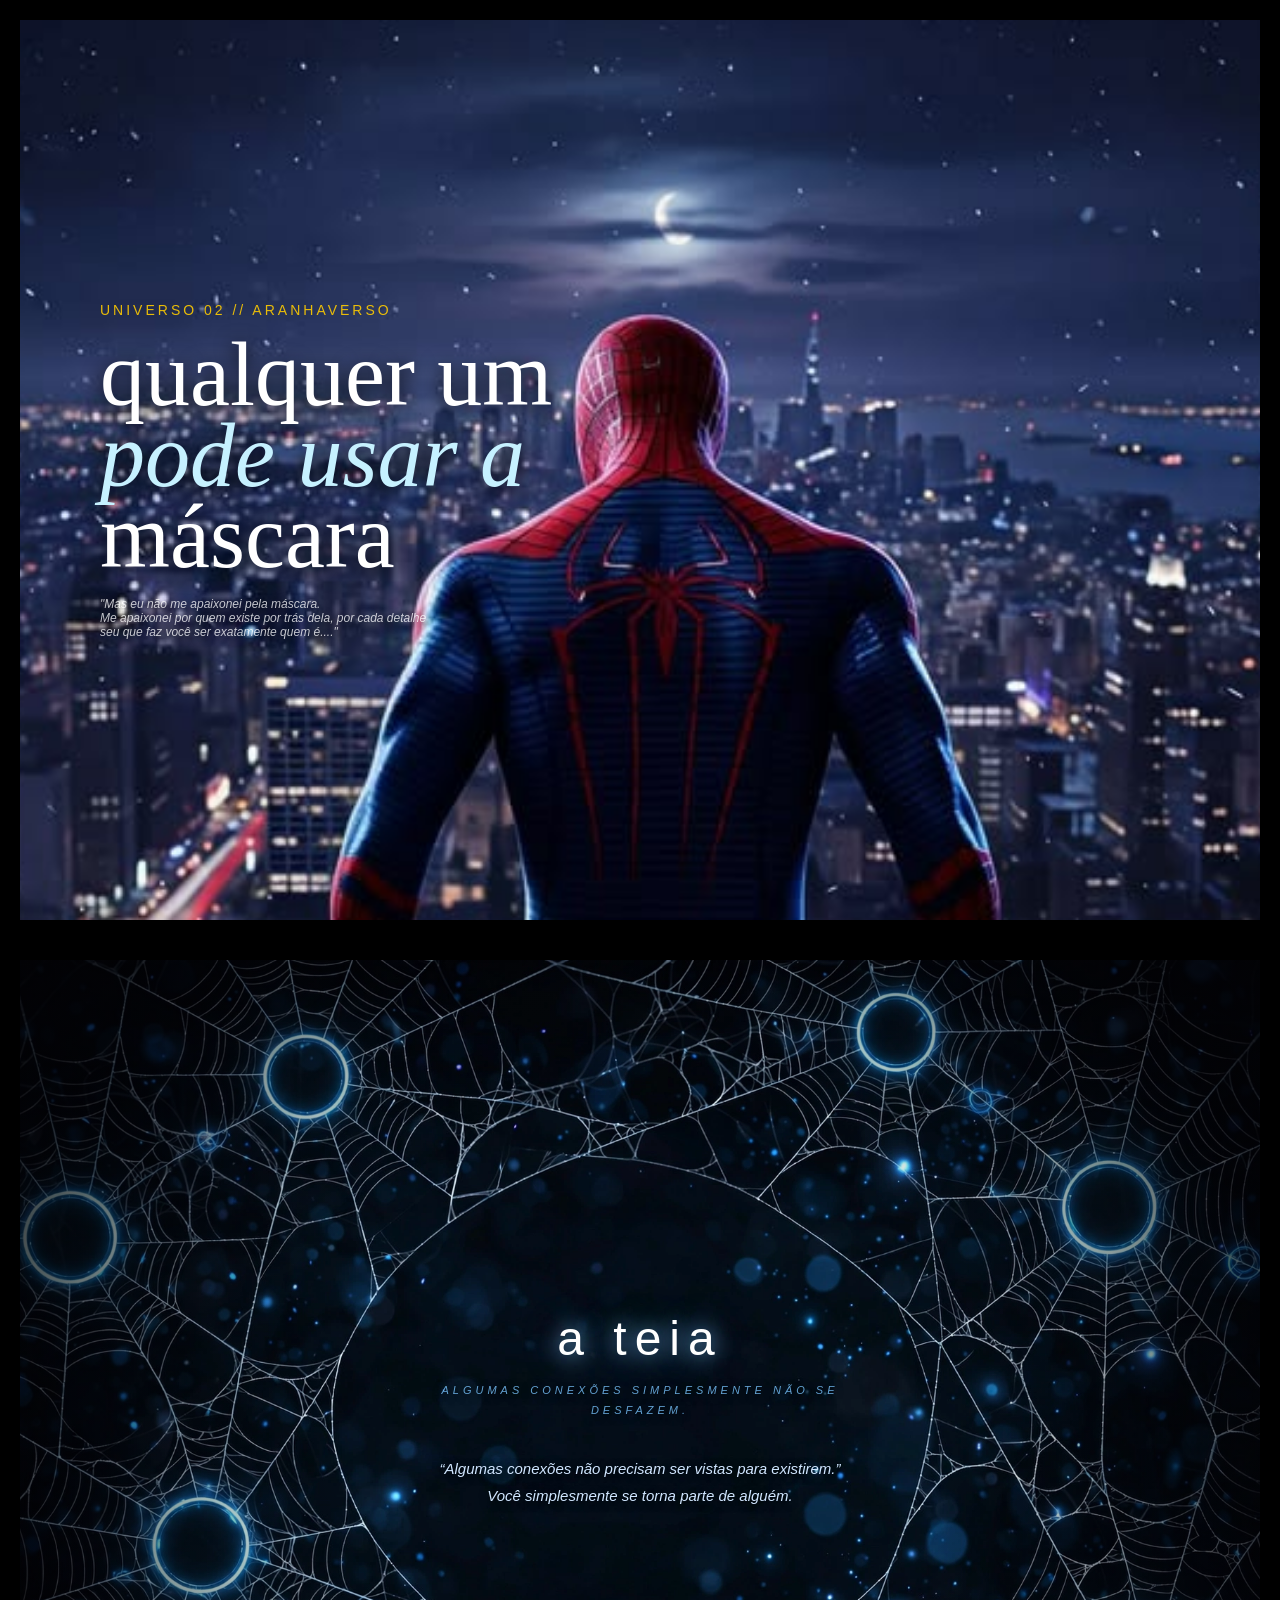
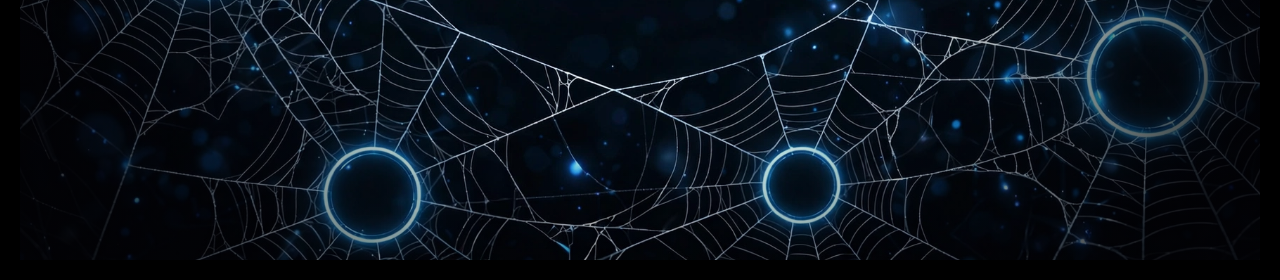
==== aranha.html @ 10183a14 "texto" ====
<!DOCTYPE html>
<html lang="pt-BR">
<head>
  <meta charset="UTF-8">
  <meta name="viewport" content="width=device-width, initial-scale=1.0">
  <title>Homem-Aranha - OQPN</title>
  <link rel="stylesheet" href="style.css">
  <link rel="stylesheet" href="style.aranha.css">
</head>
<body>

  <!-- CAPA TELA CHEIA -->
  <section id="capa-aranha-full">
    <div class="texto-sobre-foto">
      <p class="sub">UNIVERSO 02 // ARANHAVERSO</p>
      <h1>qualquer um<br><i>pode usar a </i><br>máscara</h1>
      <p class="frase">"Mas eu não me apaixonei pela máscara. 
        <br>Me apaixonei por quem existe por trás dela,
        por cada detalhe <br>seu que faz você ser exatamente quem é...."</p>
    </div>
  </section>

  <!-- CONTEÚDO DO SITE (o resto que você já tinha) -->
  <section class="conteudo-aranha">
  </section>

</body>

<!-- section 2 -->

<section id="a-teia-criativa">
  <div class="card-centro">
    <h2>a teia</h2>
    <p class="sub">algumas conexões simplesmente não se desfazem.</p>
    <p class="texto">“Algumas conexões não precisam ser vistas para existirem.”<br>
    Você simplesmente se torna parte de alguém.</p>
  </div>
</section>
---- style.css ----
* { margin: 0; padding: 0; box-sizing: border-box; }

body {
  background: #070e25;
  font-family: 'Poppins', sans-serif;
  padding: 20px;
}

#capa {
  height: calc(100vh - 40px);
  width: 100%;
  display: flex;
  justify-content: center;
  align-items: center;
  position: relative;
  border-radius: 32px;
  overflow: hidden;
  background: #070e25;
}

/* FUNDO MAIS CLARO AGORA */
#capa::after {
  content: '';
  position: absolute;
  inset: 0;
  background-image: url('img/fundo.jpeg');
  background-position: center 30%;
  background-size: cover;
  background-repeat: no-repeat;
  /* ANTES TAVA 0.5, AGORA 0.85 - MAIS CLARO */
  filter: brightness(0.85) saturate(0.95) contrast(1.05);
}

#capa::before {
  content: '';
  position: absolute;
  inset: 0;
  /* película bem mais leve */
  background: linear-gradient(to bottom, rgba(7,14,37,0.15), rgba(7,14,37,0.35));
  z-index: 2;
}

.conteudo {
  position: relative;
  z-index: 3;
  text-align: center;
  color: white;
}

.sub {
  font-size: 10px;
  letter-spacing: 7px;
  color: #7de2ff;
  margin-bottom: 16px;
  opacity: 0.9;
}

h1 {
  font-family: 'Instrument Serif', serif;
  font-size: 72px;
  line-height: 0.85;
  font-weight: 400;
  text-shadow: 0 4px 30px rgba(0,0,0,0.6);
}

h1 i {
  color: #c6f1ff;
  font-style: italic;
  font-weight: 300;
}

.frase {
  margin-top: 24px;
  font-size: 12px;
  opacity: 0.75;
  font-style: italic;
  text-shadow: 0 2px 10px rgba(0,0,0,0.8);
}

 /* section 2  */

@import url('https://fonts.googleapis.com/css2?family=Instrument+Serif:ital@0;1&family=Poppins:wght@300;400;500&display=swap');

* { margin: 0; padding: 0; box-sizing: border-box; }

body {
  background: #080e24;
  color: white;
  font-family: 'Poppins', sans-serif;
  overflow-x: hidden;
}

/* TOPO - A forma como eu te vejo */
.topo-ela {
  text-align: center;
  padding: 80px 20px 40px 20px;
  background: radial-gradient(circle at top, #13285a 0%, #080e24 70%);
}

.topo-ela h2 {
  font-family: 'Instrument Serif', serif;
  font-size: 42px;
  font-weight: 400;
  color: #fff;
}

.topo-ela p {
  color: #7de2ff;
  font-size: 14px;
  font-style: italic;
  margin-top: 10px;
  opacity: 0.8;
}

/* SECTION PANDORA */
.sec-pandora {
  background: #080e24;
  padding: 20px 16px 100px 16px;
  min-height: 100vh;
}

/* LINHA - FOTO FORA + TEXTO */
.linha {
  display: flex;
  align-items: center;
  max-width: 850px;
  margin: 0 auto 60px auto;
  position: relative;
}

.linha.direita {
  justify-content: flex-end;
}

/* FOTO GRANDE FORA - IGUAL SEU DESENHO */
.img-fora {
  width: 220px;
  height: 220px;
  min-width: 220px;
  border-radius: 20px;
  object-fit: cover;
  border: 2px solid #7de2ff;
  box-shadow: 0 0 30px rgba(125,226,255,0.35);
  z-index: 5;
}

/* CARD DE TEXTO */
.card-texto {
  background: rgba(255,255,255,0.07);
  border: 1px solid rgba(125,226,255,0.28);
  backdrop-filter: blur(12px);
  -webkit-backdrop-filter: blur(12px);
  border-radius: 20px;
  padding: 28px 28px 28px 60px;
  margin-left: -40px;
  width: 100%;
}

.linha.direita .card-texto {
  margin-left: 0;
  margin-right: -40px;
  padding: 28px 60px 28px 28px;
}

.card-texto span {
  color: #7de2ff;
  font-size: 11px;
  letter-spacing: 4px;
  font-weight: 500;
}

.card-texto h3 {
  color: #fff;
  font-size: 17px;
  margin: 10px 0;
  line-height: 1.35;
  font-weight: 400;
}

.card-texto p {
  color: rgba(255,255,255,0.6);
  font-size: 13.5px;
  line-height: 1.6;
}

/* CELULAR */
@media (max-width: 700px) {
  .topo-ela h2 { font-size: 32px; }
  .img-fora {
    width: 130px;
    height: 130px;
    min-width: 130px;
  }
  .card-texto {
    padding: 20px 18px 20px 36px;
    margin-left: -24px;
  }
  .linha.direita .card-texto {
    margin-right: -24px;
    padding: 20px 36px 20px 18px;
  }
  .card-texto h3 { font-size: 15px; }
}

.sec-pandora-3 {
  background: #080e24;
  padding: 40px 16px 80px 16px;
}

.grid-pandora {
  display: grid;
  grid-template-columns: 1fr 1fr;
  gap: 40px 20px;
  max-width: 900px;
  margin: 0 auto;
}

.item-pandora {
  display: flex;
  flex-direction: column;
  align-items: center;
}

.img-topo {
  width: 100%;
  height: 200px;
  border-radius: 20px;
  object-fit: cover;
  border: 2px solid #7de2ff;
  box-shadow: 0 0 20px rgba(125,226,255,0.25);
  z-index: 2;
}

.card-mini {
  background: rgba(255,255,255,0.06);
  border: 1px solid rgba(125,226,255,0.25);
  backdrop-filter: blur(12px);
  border-radius: 20px;
  padding: 50px 20px 22px 20px;
  margin-top: -30px;
  width: 92%;
  text-align: center;
}

.card-mini span { color: #7de2ff; font-size: 10px; letter-spacing: 4px; }
.card-mini h3 { color: #fff; font-size: 16px; margin: 8px 0; }
.card-mini p { color: rgba(255,255,255,0.6); font-size: 13px; line-height: 1.5; }

/* celular vira 1 coluna */
@media (max-width: 700px) {
  .grid-pandora { grid-template-columns: 1fr; }
  .img-topo { height: 220px; }
}

.sec-ensinamentos-4 {
  background: #0a122e;
  padding: 80px 16px;
}

.grid-ensinamentos {
  display: grid;
  grid-template-columns: 1fr 1fr 1fr;
  gap: 30px;
  max-width: 1100px;
  margin: 40px auto 0 auto;
}

.item-ensino {
  display: flex;
  flex-direction: column;
  align-items: center;
}

.img-topo-4 {
  width: 100%;
  height: 180px;
  border-radius: 20px;
  object-fit: cover;
  border: 1px solid #7de2ff;
  box-shadow: 0 0 25px rgba(125,226,255,0.2);
  z-index: 2;
}

.card-4 {
  background: linear-gradient(180deg, rgba(125,226,255,0.08) 0%, rgba(255,255,255,0.04) 100%);
  border: 1px solid rgba(125,226,255,0.15);
  border-radius: 20px;
  padding: 50px 20px 25px 20px;
  margin-top: -30px;
  width: 90%;
  min-height: 210px;
}

.card-4 span { color: #7de2ff; font-size: 10px; letter-spacing: 3px; }
.card-4 h3 { color: #fff; font-size: 15px; line-height: 1.4; margin: 12px 0; font-style: italic; }
.card-4 p { color: rgba(255,255,255,0.6); font-size: 13px; line-height: 1.6; }

@media (max-width: 800px) {
  .grid-ensinamentos { grid-template-columns: 1fr; gap: 50px; }
  .img-topo-4 { height: 220px; }
}

/* SECTION 4 - 3 ENSINAMENTOS */
.sec-ensinamentos-4 {
  background: #0a122e;
  padding: 80px 20px;
  display: flex;
  flex-direction: column;
  align-items: center;
}

.grid-ensinamentos {
  display: grid;
  grid-template-columns: 1fr 1fr 1fr; /* 3 lado a lado */
  gap: 24px;
  max-width: 1100px;
  width: 100%;
}

.item-ensino {
  display: flex;
  flex-direction: column;
  align-items: center;
}

.img-topo-4 {
  width: 100%;
  height: 160px; /* altura pequena */
  object-fit: cover;
  border-radius: 16px;
  border: 1px solid #7de2ff;
  z-index: 2;
}

.card-4 {
  background: rgba(255,255,255,0.06);
  border: 1px solid rgba(125,226,255,0.15);
  border-radius: 16px;
  padding: 45px 20px 20px 20px;
  margin-top: -25px; /* sobe por baixo da imagem */
  width: 92%;
  z-index: 1;
}

.card-4 h3 {
  color: white;
  font-size: 14px;
  margin-bottom: 10px;
}

.card-4 p {
  color: #cbd5e1;
  font-size: 13px;
  line-height: 1.6;
}

/* NO CELULAR FICA UM EMBAIXO DO OUTRO */
@media (max-width: 768px) {
  .grid-ensinamentos {
    grid-template-columns: 1fr;
  }
}

.sec-ensinamentos-4 {
  background: #0a122e;
  padding: 80px 16px;
}

.grid-ensinamentos {
  display: grid;
  grid-template-columns: 1fr 1fr 1fr;
  gap: 30px;
  max-width: 1100px;
  margin: 40px auto 0 auto;
}

.item-ensino {
  display: flex;
  flex-direction: column;
  align-items: center;
}

.img-topo-4 {
  width: 100%;
  height: 180px;
  border-radius: 20px;
  object-fit: cover;
  border: 1px solid #7de2ff;
  box-shadow: 0 0 25px rgba(125,226,255,0.2);
  z-index: 2;
}

.card-4 {
  background: linear-gradient(180deg, rgba(125,226,255,0.08) 0%, rgba(255,255,255,0.04) 100%);
  border: 1px solid rgba(125,226,255,0.15);
  border-radius: 20px;
  padding: 50px 20px 25px 20px;
  margin-top: -30px;
  width: 90%;
  min-height: 210px;
}

.card-4 span { color: #7de2ff; font-size: 10px; letter-spacing: 3px; }
.card-4 h3 { color: #fff; font-size: 15px; line-height: 1.4; margin: 12px 0; font-style: italic; }
.card-4 p { color: rgba(255,255,255,0.6); font-size: 13px; line-height: 1.6; }

@media (max-width: 800px) {
  .grid-ensinamentos { grid-template-columns: 1fr; gap: 50px; }
  .img-topo-4 { height: 220px; }
}

.sec-portal {
  background: linear-gradient(to bottom, #060c1f, #000000);
  padding: 120px 20px;
  text-align: center;
}

.sub-titulo-portal {
  color: #7de2ff;
  letter-spacing: 8px;
  font-size: 12px;
  margin-bottom: 20px;
}

.sec-portal h2 {
  color: white;
  font-size: clamp(36px, 7vw, 70px);
  font-weight: 900;
  line-height: 0.9;
  margin-bottom: 25px;
}

.sec-portal h2 span {
  color: #7de2ff;
}

.texto-portal {
  color: #94a3b8;
  max-width: 550px;
  margin: 0 auto 50px;
  font-size: 17px;
  line-height: 1.7;
}

.btn-aranha {
  display: inline-block;
  padding: 20px 45px;
  background: #ef4444;
  color: white;
  border-radius: 100px;
  text-decoration: none;
  font-weight: 800;
  letter-spacing: 2px;
  font-size: 13px;
  box-shadow: 0 0 40px rgba(239,68,68,0.5);
}

.proximo-cap {
  color: rgba(255,255,255,0.3);
  font-size: 11px;
  margin-top: 20px;
  letter-spacing: 2px;
}
---- style.aranha.css ----
* { margin: 0; padding: 0; box-sizing: border-box; }

body {
  background: #000000;
  color: white;
  font-family: Arial, sans-serif;
}

.hero-aranha {
  background: #000000;
  min-height: 100vh;
  padding: 40px;
}

.btn-voltar {
  color: #E62429;
  text-decoration: none;
  font-weight: bold;
  border: 1px solid #E62429;
  padding: 8px 16px;
}

.eyebrow {
  margin-top: 40px;
  color: #888;
  font-size: 14px;
  letter-spacing: 2px;
}

.hero-aranha h1 {
  font-size: 60px;
  line-height: 0.9;
  margin: 20px 0;
  font-weight: 900;
}

.hero-aranha h1 span {
  color: transparent;
  -webkit-text-stroke: 1px white;
}

.hero-aranha h1 span.solid {
  color: #E62429;
  -webkit-text-stroke: 0;
}

.frase {
  color: #aaa;
  font-style: italic;
  margin-top: 20px;
}

#capa-aranha-full {
  height: 100vh;
  width: 100%;
  background-image: url("img/aranha.capa.jpeg");
  background-size: cover;
  background-position: center;
  display: flex;
  justify-content: flex-start; /* joga pro lado */
  align-items: center;
  text-align: left;
  padding-left: 80px;
}


#capa-aranha-full .sub {
  color: #ffcc00;
  letter-spacing: 3px;
  font-size: 14px;
}

#capa-aranha-full h1 {
  color: white;
  font-size: 90px;
  line-height: 0.9;
  font-weight: 300;
  text-shadow: 0 4px 20px black;
}

#capa-aranha-full .frase {
  color: white;
  margin-top: 20px;
  font-style: italic;
}

/* section 2 */

#a-teia-criativa {
  height: 100vh;
  width: 100%;
  background-image: url("img/teia.jpg");
  background-size: cover;
  background-position: center;
  display: flex;
  justify-content: center;
  align-items: center;
  position: relative;
}

#a-teia-criativa::after {
  content: "";
  position: absolute;
  inset: 0;
  background: radial-gradient(circle at center, transparent 40%, rgba(2,2,5,0.8) 90%);
}

.card-centro {
  background: transparent !important;
  backdrop-filter: none !important;
  border: none !important;
  box-shadow: none !important;
  padding: 0;
  max-width: 600px;
  position: relative;
  z-index: 2;
  text-align: center;
}


.card-centro h2 {
  color: white;
  font-size: 48px;
  font-weight: 300;
  letter-spacing: 2px;
  margin: 0;
  text-transform: lowercase;
}

.card-centro .sub {
  color: #7a9cc6;
  font-size: 12px;
  letter-spacing: 2px;
  margin-top: 10px;
  margin-bottom: 25px;
}

.card-centro .texto {
  color: #c9d6e8;
  font-size: 15px;
  line-height: 1.6;
  font-weight: 300;
}


/* SÓ DUAS LINHAS DE ESPAÇO E FUNDO AZUL ESCURO */
#a-teia-final, #a-teia-criativa {
  margin-top: 40px !important;
  padding: 60px 20px !important;
  background-color: #0a1220 !important;
  border: none !important;
}

section + section {
  margin-top: 40px !important;
}

/* TEXTO A TEIA MAIS BONITO */
#a-teia-final h2, .card-centro h2 {
  font-size: 48px !important;
  font-weight: 300 !important;
  letter-spacing: 8px !important;
  text-transform: lowercase;
  color: #ffffff !important;
  text-shadow: 0 0 20px rgba(122, 198, 255, 0.8), 0 0 40px rgba(122, 198, 255, 0.4) !important;
  margin-bottom: 15px !important;
  font-family: 'Segoe UI', sans-serif;
}

#a-teia-final p:first-of-type, .card-centro p:first-of-type {
  font-size: 11px !important;
  letter-spacing: 4px !important;
  text-transform: uppercase !important;
  color: #7ac6ff !important;
  opacity: 0.8 !important;
  margin-bottom: 35px !important;
}

#a-teia-final p, .card-centro p {
  font-size: 15px !important;
  line-height: 1.8 !important;
  color: #d0e6ff !important;
  font-style: italic;
  text-shadow: 0 2px 10px rgba(0,0,0,0.8) !important;
  max-width: 500px;
  margin-left: auto;
  margin-right: auto;
}
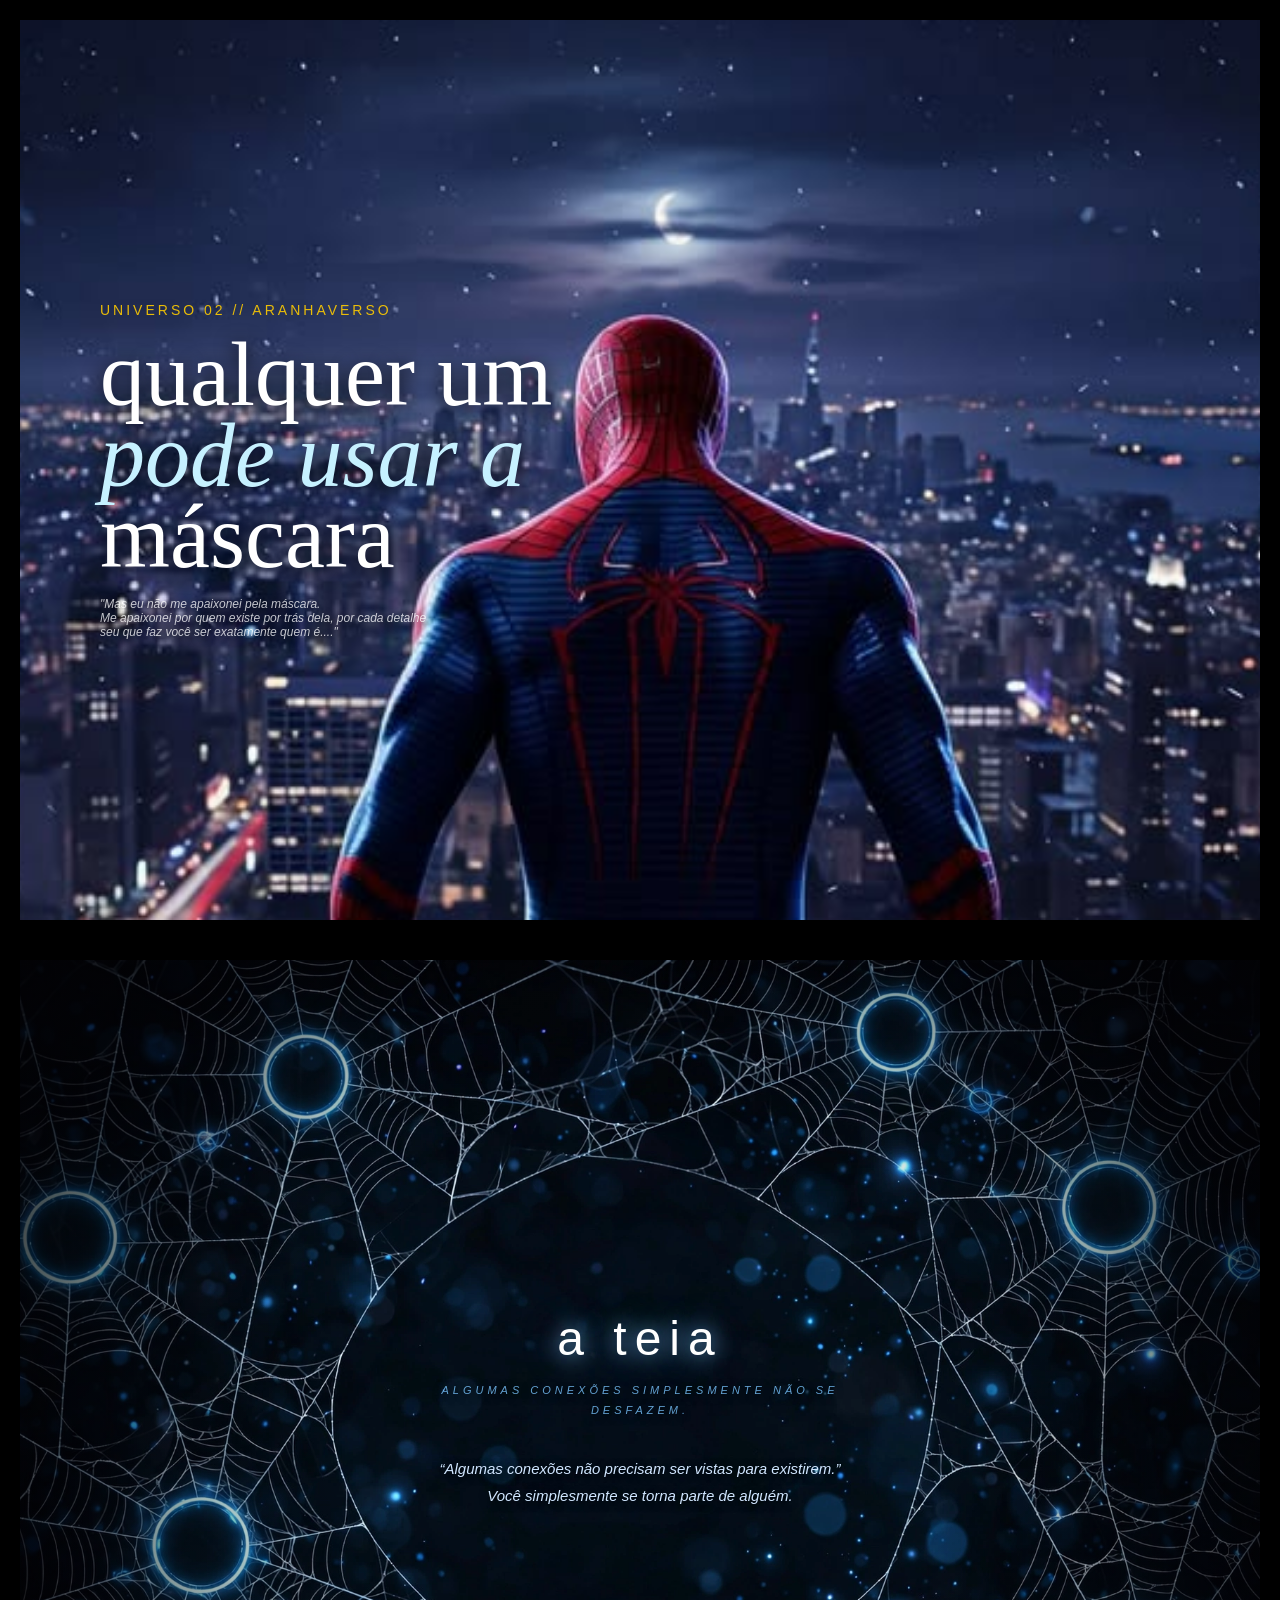
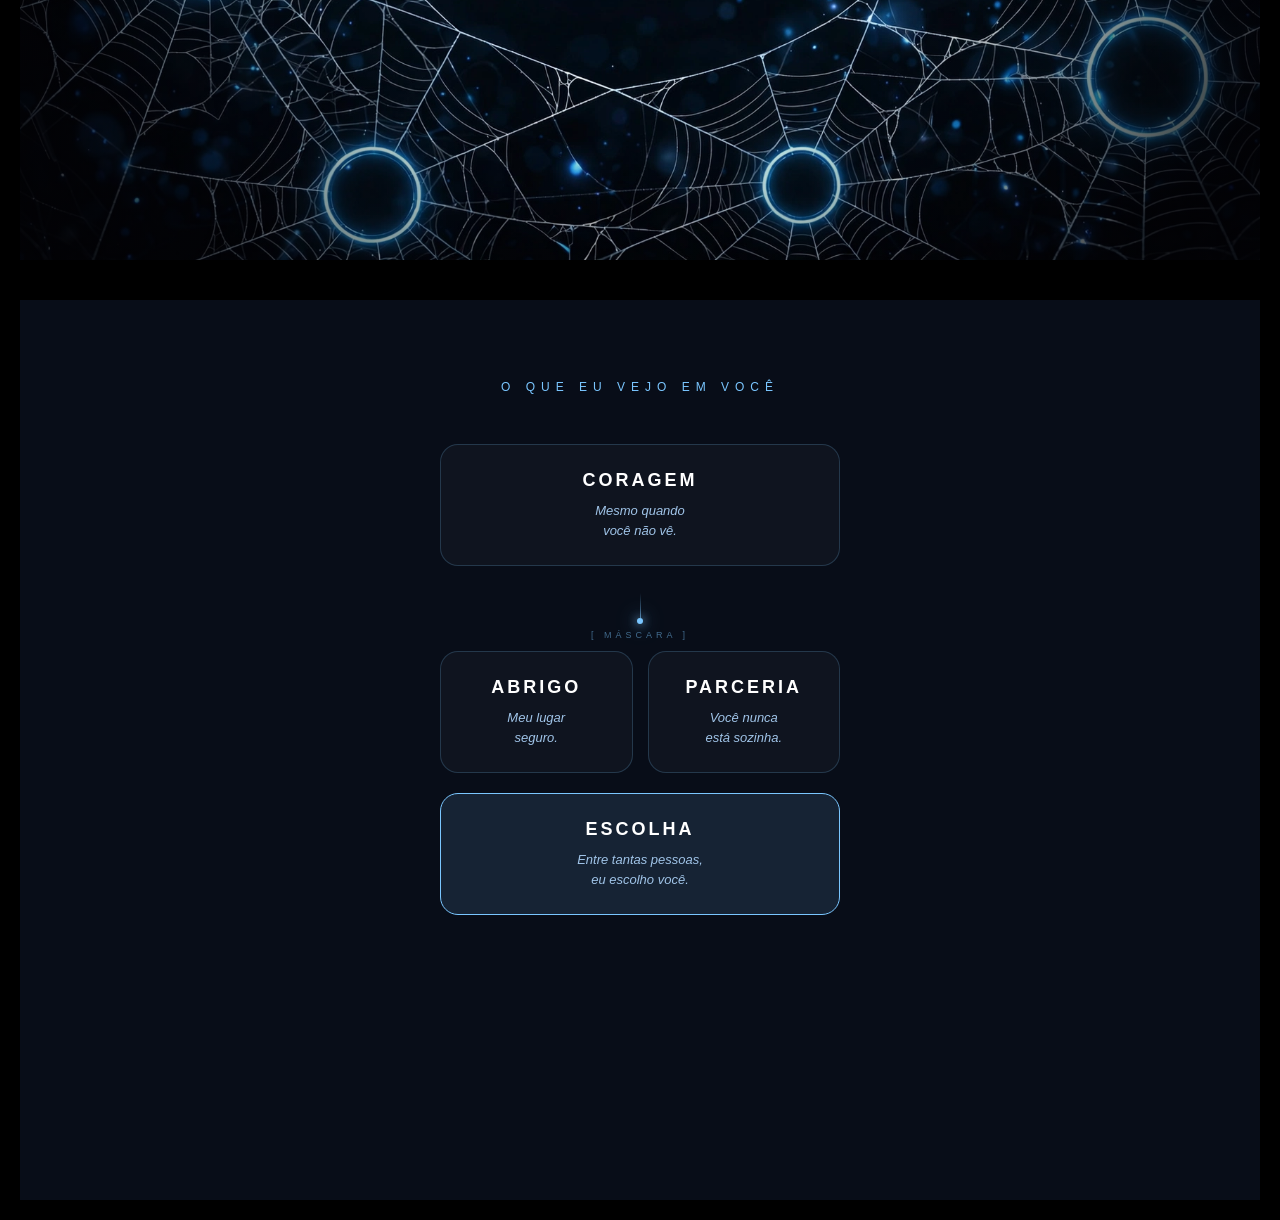
==== commit e1cf9d25: "text" ====
--- a/aranha.html
+++ b/aranha.html
@@ -35,4 +35,43 @@
     <p class="texto">“Algumas conexões não precisam ser vistas para existirem.”<br>
     Você simplesmente se torna parte de alguém.</p>
   </div>
-</section>+</section>
+
+<!-- section 3 -->
+
+<section id="o-que-vejo">
+  <h2>O QUE EU VEJO EM VOCÊ</h2>
+  
+  <div class="teia-cards">
+    <div class="card" data-full="Você enfrenta coisas que muita gente fugiria. E mesmo com medo, você vai. Isso é coragem de verdade.">
+      <span>CORAGEM</span> <p>Mesmo quando<br>você não vê.</p>
+    </div>
+    
+    <div class="icone-teia">
+      <div class="teia-linha"></div>
+      <div class="teia-brilho"></div>
+      <small>[ MÁSCARA ]</small>
+    </div>
+    
+    <div class="linha-dupla">
+      <div class="card" data-full="Com você eu me sinto em paz. Você é meu lugar seguro no meio do caos.">
+        <span>ABRIGO</span> <p>Meu lugar<br>seguro.</p>
+      </div>
+      <div class="card" data-full="Não importa o que aconteça, você nunca vai estar sozinha. Eu tô aqui.">
+        <span>PARCERIA</span> <p>Você nunca<br>está sozinha.</p>
+      </div>
+    </div>
+    
+    <div class="card destaque" data-full="Entre tantas pessoas no mundo, se eu tivesse que escolher de novo, e de novo, e de novo... seria você. Sempre você.">
+      <span>ESCOLHA</span> <p>Entre tantas pessoas,<br>eu escolho você.</p>
+    </div>
+  </div>
+</section>
+
+<div id="modal-teia">
+  <div class="modal-conteudo">
+    <span class="fechar">×</span>
+    <h3 id="modal-titulo"></h3>
+    <p id="modal-texto"></p>
+  </div>
+</div>
--- a/style.aranha.css
+++ b/style.aranha.css
@@ -187,3 +187,148 @@
   margin-right: auto;
 }
 
+/* ===== TERCEIRA SECTION - O QUE EU VEJO EM VOCÊ ===== */
+#o-que-vejo {
+  background: #080d18;
+  padding: 80px 20px;
+  text-align: center;
+  min-height: 100vh;
+}
+
+#o-que-vejo h2 {
+  font-size: 12px;
+  letter-spacing: 6px;
+  color: #7ac6ff;
+  margin-bottom: 50px;
+  font-weight: 400;
+}
+
+.teia-cards {
+  max-width: 400px;
+  margin: 0 auto;
+  position: relative;
+}
+
+.card {
+  background: rgba(255, 255, 255, 0.03);
+  border: 1px solid rgba(122, 198, 255, 0.2);
+  border-radius: 18px;
+  padding: 25px;
+  margin-bottom: 20px;
+  cursor: pointer;
+  transition: all 0.3s ease;
+}
+
+.card:hover {
+  background: rgba(122, 198, 255, 0.08);
+  border-color: #7ac6ff;
+  box-shadow: 0 0 30px rgba(122, 198, 255, 0.3);
+  transform: scale(1.03);
+}
+
+.card span {
+  font-weight: 900;
+  font-size: 18px;
+  letter-spacing: 3px;
+  color: #fff;
+  display: block;
+  margin-bottom: 10px;
+}
+
+.card p {
+  font-size: 13px;
+  color: #a0c4e8;
+  line-height: 1.5;
+  font-style: italic;
+  margin: 0;
+}
+
+.linha-dupla {
+  display: grid;
+  grid-template-columns: 1fr 1fr;
+  gap: 15px;
+}
+
+.card.destaque {
+  background: rgba(122, 198, 255, 0.12);
+  border-color: #7ac6ff;
+}
+
+.icone-teia {
+  height: 60px;
+  display: flex;
+  flex-direction: column;
+  align-items: center;
+  justify-content: center;
+  margin: 5px 0;
+}
+
+.teia-linha {
+  width: 1px;
+  height: 25px;
+  background: linear-gradient(to bottom, transparent, #7ac6ff);
+  opacity: 0.6;
+}
+
+.teia-brilho {
+  width: 6px;
+  height: 6px;
+  background: #7ac6ff;
+  border-radius: 50%;
+  box-shadow: 0 0 10px #7ac6ff, 0 0 20px #7ac6ff;
+  animation: pulsar 2s infinite;
+}
+
+@keyframes pulsar {
+  0%, 100% { opacity: 1; transform: scale(1); }
+  50% { opacity: 0.6; transform: scale(1.4); }
+}
+
+.icone-teia small {
+  font-size: 9px;
+  letter-spacing: 4px;
+  color: #7ac6ff;
+  margin-top: 6px;
+  opacity: 0.5;
+}
+
+/* MODAL QUE ABRE AO CLICAR */
+#modal-teia {
+  display: none;
+  position: fixed;
+  top: 0;
+  left: 0;
+  width: 100%;
+  height: 100%;
+  background: rgba(5, 10, 20, 0.9);
+  backdrop-filter: blur(15px);
+  z-index: 9999;
+  justify-content: center;
+  align-items: center;
+  padding: 20px;
+}
+
+#modal-teia.ativa { display: flex; }
+
+.modal-conteudo {
+  background: #0f1a2e;
+  border: 1px solid #7ac6ff;
+  border-radius: 24px;
+  padding: 40px 30px;
+  max-width: 380px;
+  width: 100%;
+  text-align: center;
+  box-shadow: 0 0 50px rgba(122, 198, 255, 0.4);
+  animation: surgir 0.4s ease;
+  position: relative;
+}
+
+@keyframes surgir {
+  from { transform: scale(0.8); opacity: 0; }
+  to { transform: scale(1); opacity: 1; }
+}
+
+.modal-conteudo h3 { color: #fff; letter-spacing: 5px; margin-bottom: 20px; font-size: 20px; }
+.modal-conteudo p { color: #d0e6ff; line-height: 1.8; font-size: 16px; margin: 0; }
+.fechar { position: absolute; top: 12px; right: 18px; font-size: 26px; color: #fff; cursor: pointer; }
+
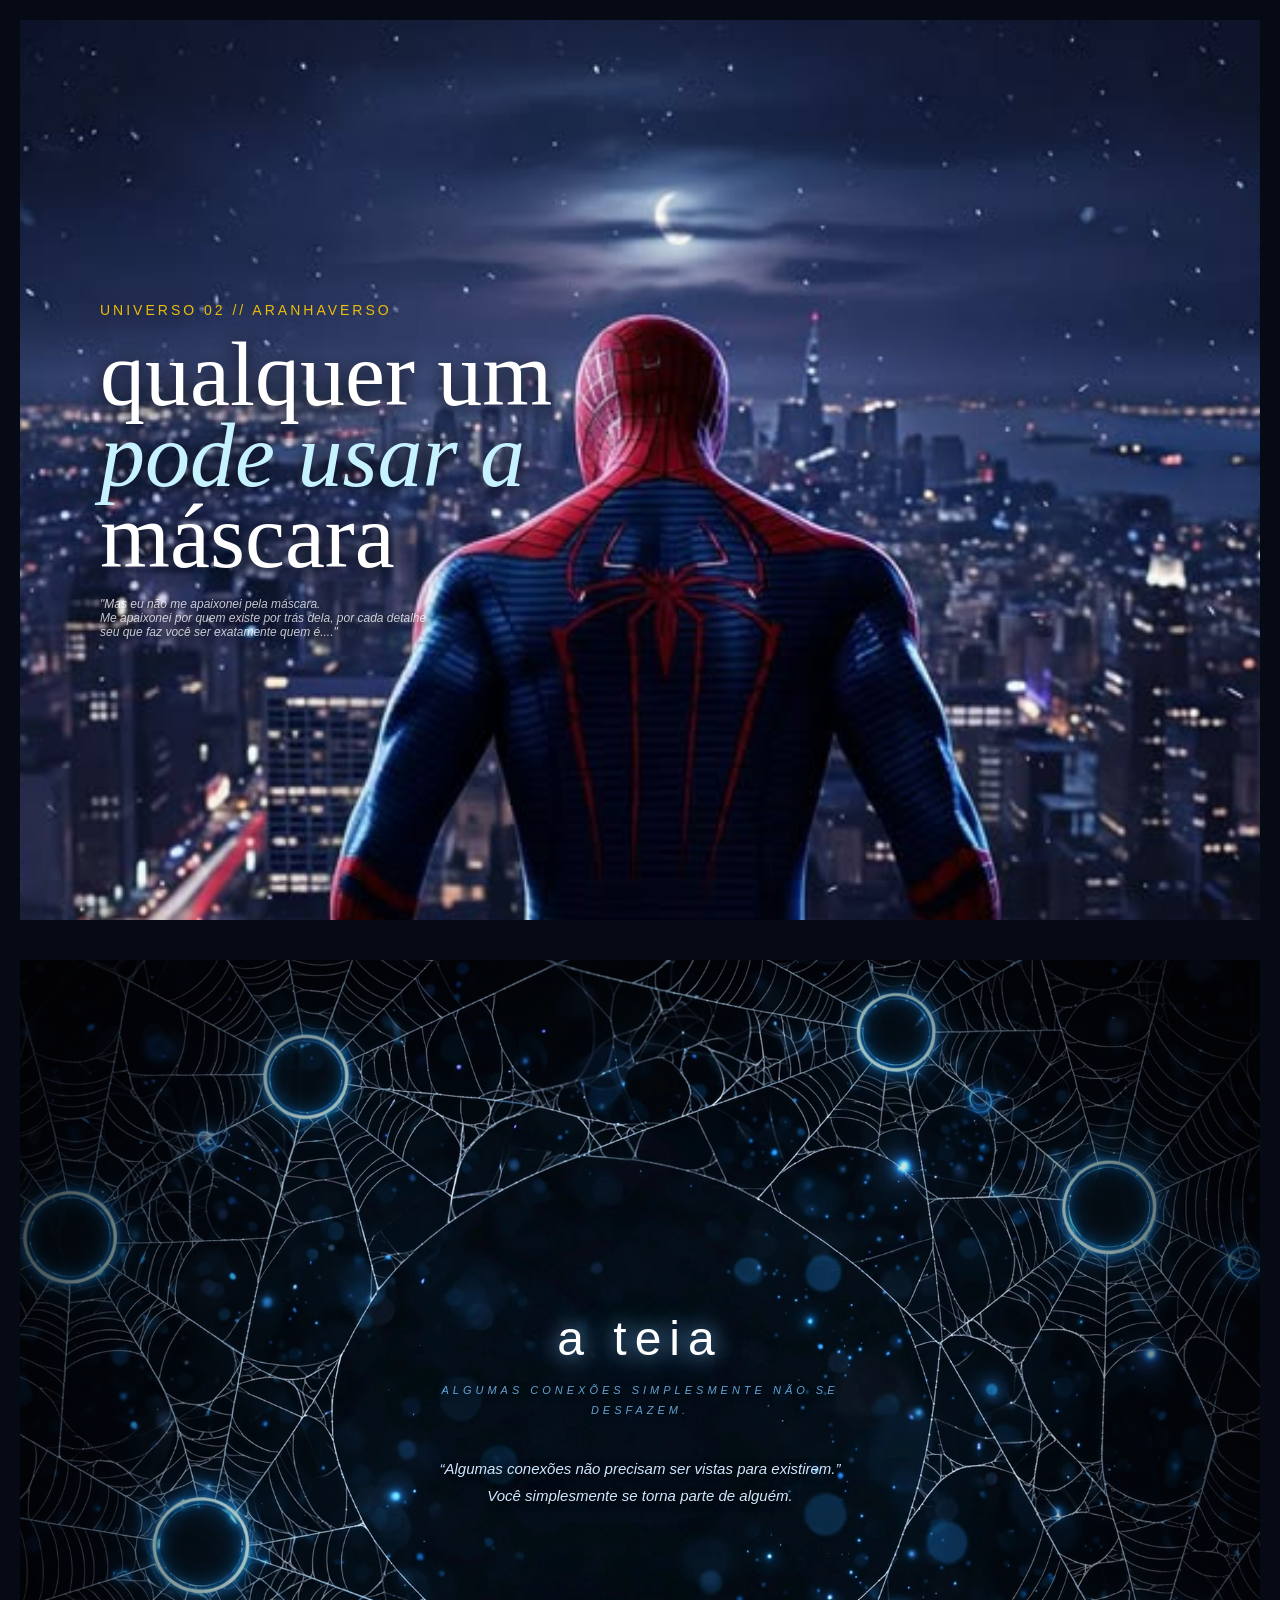
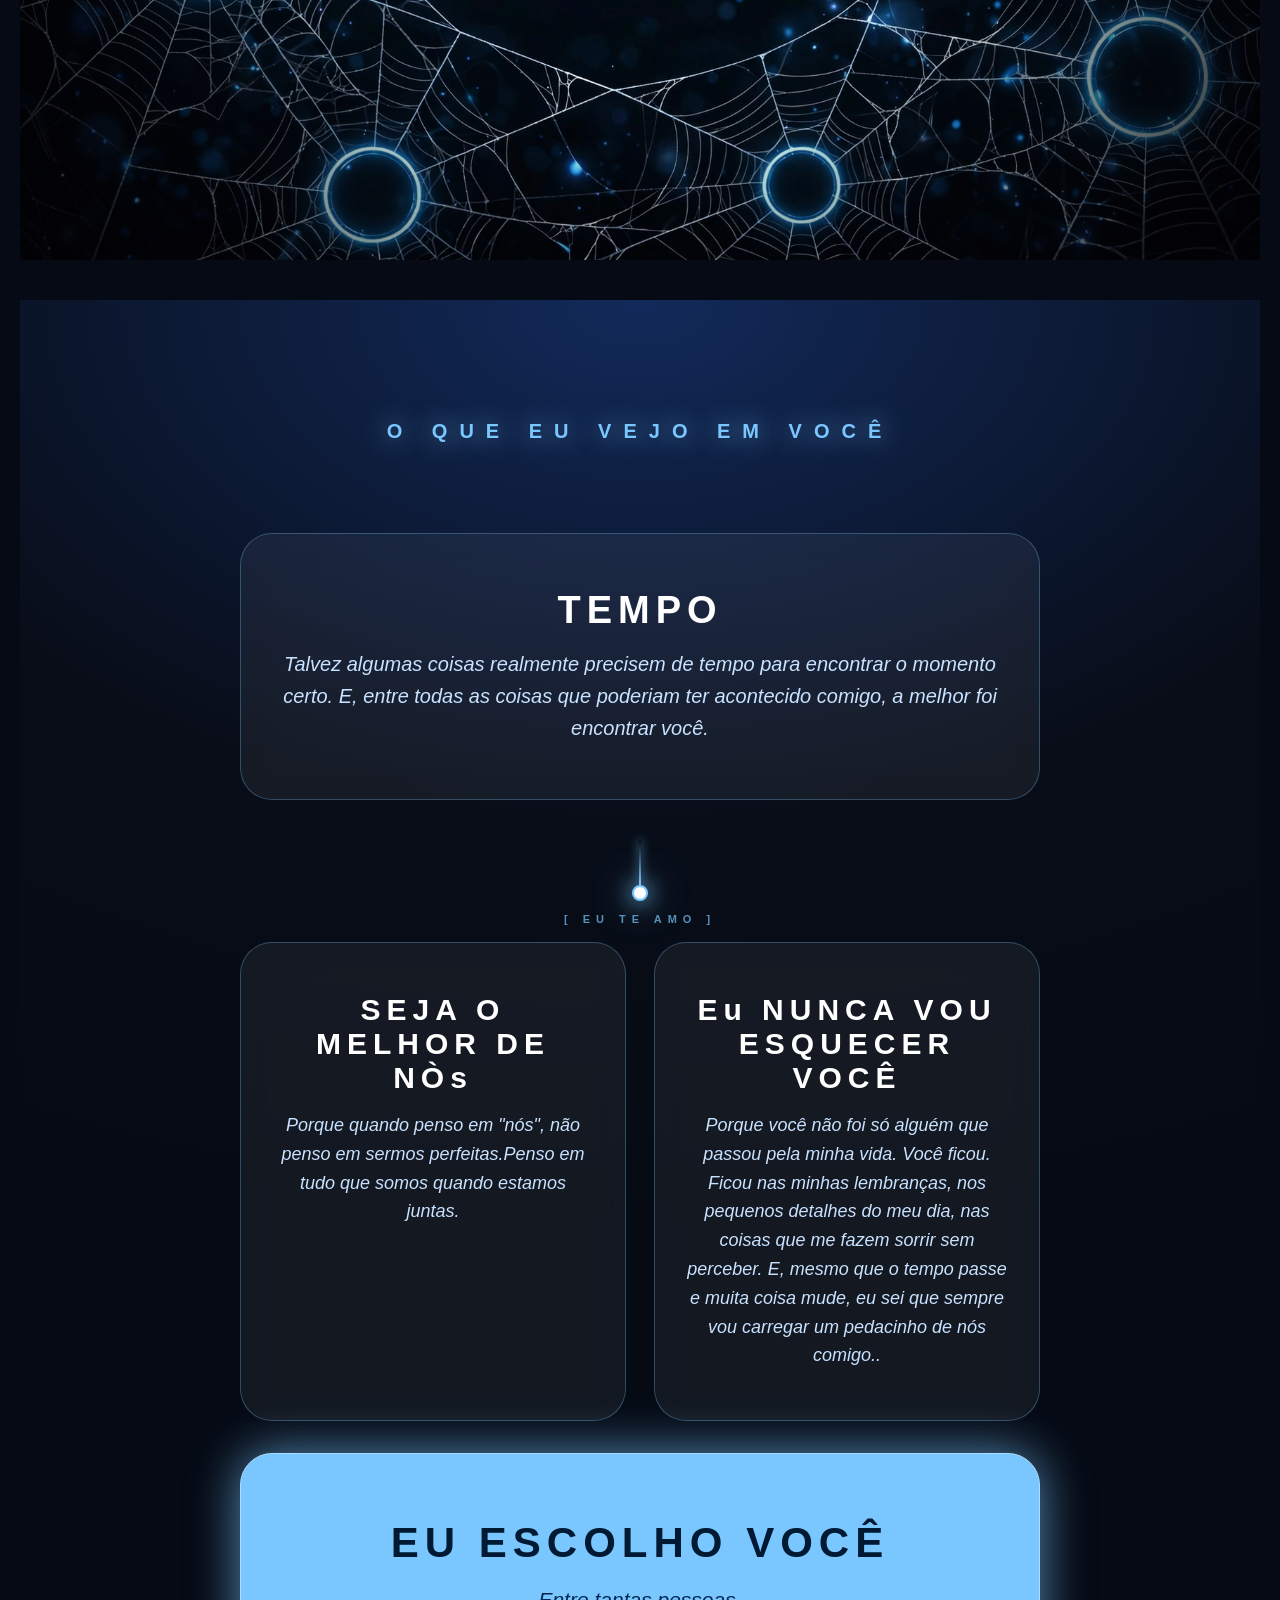
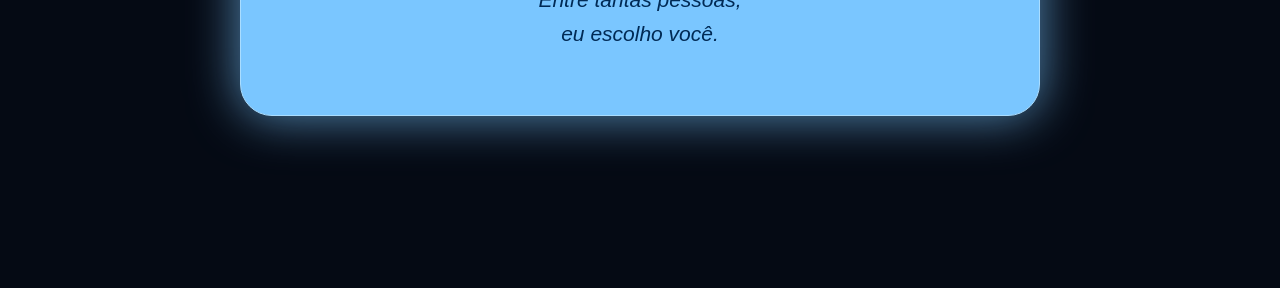
==== commit 65104230: "texto" ====
--- a/aranha.html
+++ b/aranha.html
@@ -44,26 +44,31 @@
   
   <div class="teia-cards">
     <div class="card" data-full="Você enfrenta coisas que muita gente fugiria. E mesmo com medo, você vai. Isso é coragem de verdade.">
-      <span>CORAGEM</span> <p>Mesmo quando<br>você não vê.</p>
+      <span>TEMPO</span> <p>Talvez algumas coisas realmente precisem de tempo para encontrar o momento certo. 
+        E, entre todas as coisas que poderiam ter
+         acontecido comigo, a melhor foi encontrar você.</p>
     </div>
     
     <div class="icone-teia">
       <div class="teia-linha"></div>
       <div class="teia-brilho"></div>
-      <small>[ MÁSCARA ]</small>
+      <small>[ EU TE AMO ]</small>
     </div>
     
     <div class="linha-dupla">
       <div class="card" data-full="Com você eu me sinto em paz. Você é meu lugar seguro no meio do caos.">
-        <span>ABRIGO</span> <p>Meu lugar<br>seguro.</p>
+        <span>SEJA O MELHOR DE NÒs</span> <p>Porque quando penso em "nós", não penso em sermos perfeitas.Penso em tudo que somos quando estamos juntas.</p>
       </div>
       <div class="card" data-full="Não importa o que aconteça, você nunca vai estar sozinha. Eu tô aqui.">
-        <span>PARCERIA</span> <p>Você nunca<br>está sozinha.</p>
+        <span>Eu NUNCA VOU ESQUECER VOCÊ</span> <p>Porque você não foi só alguém que passou pela minha vida. 
+          Você ficou. Ficou nas minhas lembranças,
+           nos pequenos detalhes do meu dia, nas coisas que me fazem sorrir sem perceber. 
+           E, mesmo que o tempo passe e muita coisa mude, eu sei que sempre vou carregar um pedacinho de nós comigo..</p>
       </div>
     </div>
     
     <div class="card destaque" data-full="Entre tantas pessoas no mundo, se eu tivesse que escolher de novo, e de novo, e de novo... seria você. Sempre você.">
-      <span>ESCOLHA</span> <p>Entre tantas pessoas,<br>eu escolho você.</p>
+      <span> EU ESCOLHO VOCÊ</span> <p>Entre tantas pessoas,<br>eu escolho você.</p>
     </div>
   </div>
 </section>
--- a/style.aranha.css
+++ b/style.aranha.css
@@ -188,147 +188,206 @@
 }
 
 /* ===== TERCEIRA SECTION - O QUE EU VEJO EM VOCÊ ===== */
-#o-que-vejo {
-  background: #080d18;
-  padding: 80px 20px;
+
+@import url('https://fonts.googleapis.com/css2?family=Syne:wght@800&family=Inter:wght@300;400;600&display=swap');
+
+*{
+  margin:0;
+  padding:0;
+  box-sizing:border-box;
+}
+
+body{
+  background:#050a14;
+}
+
+#o-que-vejo{
+  background: radial-gradient(120% 60% at 50% 0%, #122a5a 0%, #080d18 55%, #050a14 100%);
+  padding: 120px 20px;
   text-align: center;
   min-height: 100vh;
 }
 
-#o-que-vejo h2 {
-  font-size: 12px;
+#o-que-vejo h2{
+  font-family: 'Syne', sans-serif;
+  font-size: 20px;
+  letter-spacing: 12px;
+  color: #7ac6ff;
+  margin-bottom: 90px;
+  text-shadow: 0 0 25px rgba(122,198,255,.9);
+}
+
+/* CONTAINER MAIOR */
+.teia-cards{
+  max-width: 800px;
+  margin: 0 auto;
+}
+
+/* CARD GIGANTE */
+.card{
+  background: rgba(255,255,255,.06);
+  border: 1.5px solid rgba(122,198,255,.3);
+  border-radius: 32px;
+  padding: 55px 40px;
+  margin-bottom: 32px;
+  cursor: pointer;
+  backdrop-filter: blur(15px);
+  transition: .4s;
+}
+
+.card:hover{
+  border-color: #7ac6ff;
+  box-shadow: 0 0 40px rgba(122,198,255,.5), 0 0 80px rgba(122,198,255,.2);
+  transform: translateY(-8px) scale(1.01);
+}
+
+.card span{
+  font-family: 'Syne', sans-serif;
+  font-weight: 800;
+  font-size: 38px;
   letter-spacing: 6px;
-  color: #7ac6ff;
-  margin-bottom: 50px;
-  font-weight: 400;
-}
-
-.teia-cards {
-  max-width: 400px;
-  margin: 0 auto;
-  position: relative;
-}
-
-.card {
-  background: rgba(255, 255, 255, 0.03);
-  border: 1px solid rgba(122, 198, 255, 0.2);
-  border-radius: 18px;
-  padding: 25px;
-  margin-bottom: 20px;
-  cursor: pointer;
-  transition: all 0.3s ease;
-}
-
-.card:hover {
-  background: rgba(122, 198, 255, 0.08);
-  border-color: #7ac6ff;
-  box-shadow: 0 0 30px rgba(122, 198, 255, 0.3);
-  transform: scale(1.03);
-}
-
-.card span {
-  font-weight: 900;
-  font-size: 18px;
-  letter-spacing: 3px;
   color: #fff;
   display: block;
-  margin-bottom: 10px;
-}
-
-.card p {
-  font-size: 13px;
-  color: #a0c4e8;
-  line-height: 1.5;
+  margin-bottom: 16px;
+}
+
+.card p{
+  font-family: 'Inter', sans-serif;
+  font-size: 20px;
+  color: #c8e2ff;
   font-style: italic;
-  margin: 0;
-}
-
-.linha-dupla {
+  font-weight: 300;
+  line-height: 1.6;
+}
+
+/* DOIS CARDS LADO A LADO - GIGANTES */
+.linha-dupla{
   display: grid;
   grid-template-columns: 1fr 1fr;
-  gap: 15px;
-}
-
-.card.destaque {
-  background: rgba(122, 198, 255, 0.12);
-  border-color: #7ac6ff;
-}
-
-.icone-teia {
-  height: 60px;
+  gap: 28px;
+  margin-bottom: 32px;
+}
+
+.linha-dupla .card{
+  margin-bottom: 0;
+  padding: 50px 30px;
+}
+
+.linha-dupla .card span{
+  font-size: 30px;
+}
+
+.linha-dupla .card p{
+  font-size: 18px;
+}
+
+/* CARD DESTAQUE - MAIOR AINDA */
+.card.destaque{
+  background: #7ac6ff;
+  border-color: #aaddff;
+  padding: 65px 40px;
+  box-shadow: 0 0 50px rgba(122,198,255,.7);
+}
+
+.card.destaque span{
+  color: #001a33;
+  font-size: 42px;
+}
+
+.card.destaque p{
+  color: #002a55;
+  font-size: 21px;
+  font-weight: 400;
+}
+
+/* TEIA DO MEIO */
+.icone-teia{
+  height: 100px;
   display: flex;
   flex-direction: column;
   align-items: center;
   justify-content: center;
-  margin: 5px 0;
-}
-
-.teia-linha {
-  width: 1px;
-  height: 25px;
+  margin: 10px 0;
+}
+
+.teia-linha{
+  width: 2px;
+  height: 45px;
   background: linear-gradient(to bottom, transparent, #7ac6ff);
-  opacity: 0.6;
-}
-
-.teia-brilho {
-  width: 6px;
-  height: 6px;
-  background: #7ac6ff;
+  box-shadow: 0 0 10px #7ac6ff;
+}
+
+.teia-brilho{
+  width: 16px;
+  height: 16px;
+  background: #fff;
   border-radius: 50%;
-  box-shadow: 0 0 10px #7ac6ff, 0 0 20px #7ac6ff;
-  animation: pulsar 2s infinite;
-}
-
-@keyframes pulsar {
-  0%, 100% { opacity: 1; transform: scale(1); }
-  50% { opacity: 0.6; transform: scale(1.4); }
-}
-
-.icone-teia small {
-  font-size: 9px;
-  letter-spacing: 4px;
+  border: 2px solid #7ac6ff;
+  box-shadow: 0 0 20px #7ac6ff, 0 0 40px #7ac6ff;
+  animation: pulsar 1.8s infinite;
+}
+
+@keyframes pulsar{
+  0%,100%{ transform: scale(1); opacity: 1; }
+  50%{ transform: scale(1.6); opacity: .8; }
+}
+
+.icone-teia small{
+  font-family: 'Syne', sans-serif;
+  font-size: 11px;
+  letter-spacing: 6px;
   color: #7ac6ff;
-  margin-top: 6px;
-  opacity: 0.5;
-}
-
-/* MODAL QUE ABRE AO CLICAR */
-#modal-teia {
+  margin-top: 12px;
+  opacity: .7;
+  font-weight: 800;
+}
+
+/* MODAL */
+#modal-teia{
   display: none;
   position: fixed;
-  top: 0;
-  left: 0;
-  width: 100%;
-  height: 100%;
-  background: rgba(5, 10, 20, 0.9);
-  backdrop-filter: blur(15px);
+  inset: 0;
+  background: rgba(5,10,20,.94);
+  backdrop-filter: blur(20px);
   z-index: 9999;
   justify-content: center;
   align-items: center;
   padding: 20px;
 }
 
-#modal-teia.ativa { display: flex; }
-
-.modal-conteudo {
+#modal-teia.ativa{ display: flex; }
+
+.modal-conteudo{
   background: #0f1a2e;
-  border: 1px solid #7ac6ff;
-  border-radius: 24px;
-  padding: 40px 30px;
-  max-width: 380px;
+  border: 2px solid #7ac6ff;
+  border-radius: 30px;
+  padding: 50px 40px;
+  max-width: 500px;
   width: 100%;
   text-align: center;
-  box-shadow: 0 0 50px rgba(122, 198, 255, 0.4);
-  animation: surgir 0.4s ease;
-  position: relative;
-}
-
-@keyframes surgir {
-  from { transform: scale(0.8); opacity: 0; }
-  to { transform: scale(1); opacity: 1; }
-}
-
-.modal-conteudo h3 { color: #fff; letter-spacing: 5px; margin-bottom: 20px; font-size: 20px; }
-.modal-conteudo p { color: #d0e6ff; line-height: 1.8; font-size: 16px; margin: 0; }
-.fechar { position: absolute; top: 12px; right: 18px; font-size: 26px; color: #fff; cursor: pointer; }
-
+  box-shadow: 0 0 80px rgba(122,198,255,.6);
+}
+
+.modal-conteudo h3{
+  font-family: 'Syne', sans-serif;
+  color: #fff;
+  letter-spacing: 6px;
+  font-size: 28px;
+  margin-bottom: 20px;
+}
+
+.modal-conteudo p{
+  color: #d6ebff;
+  line-height: 1.8;
+  font-size: 19px;
+  font-family: 'Inter', sans-serif;
+}
+
+.fechar{
+  position: absolute;
+  top: 18px;
+  right: 22px;
+  font-size: 32px;
+  color: #7ac6ff;
+  cursor: pointer;
+}
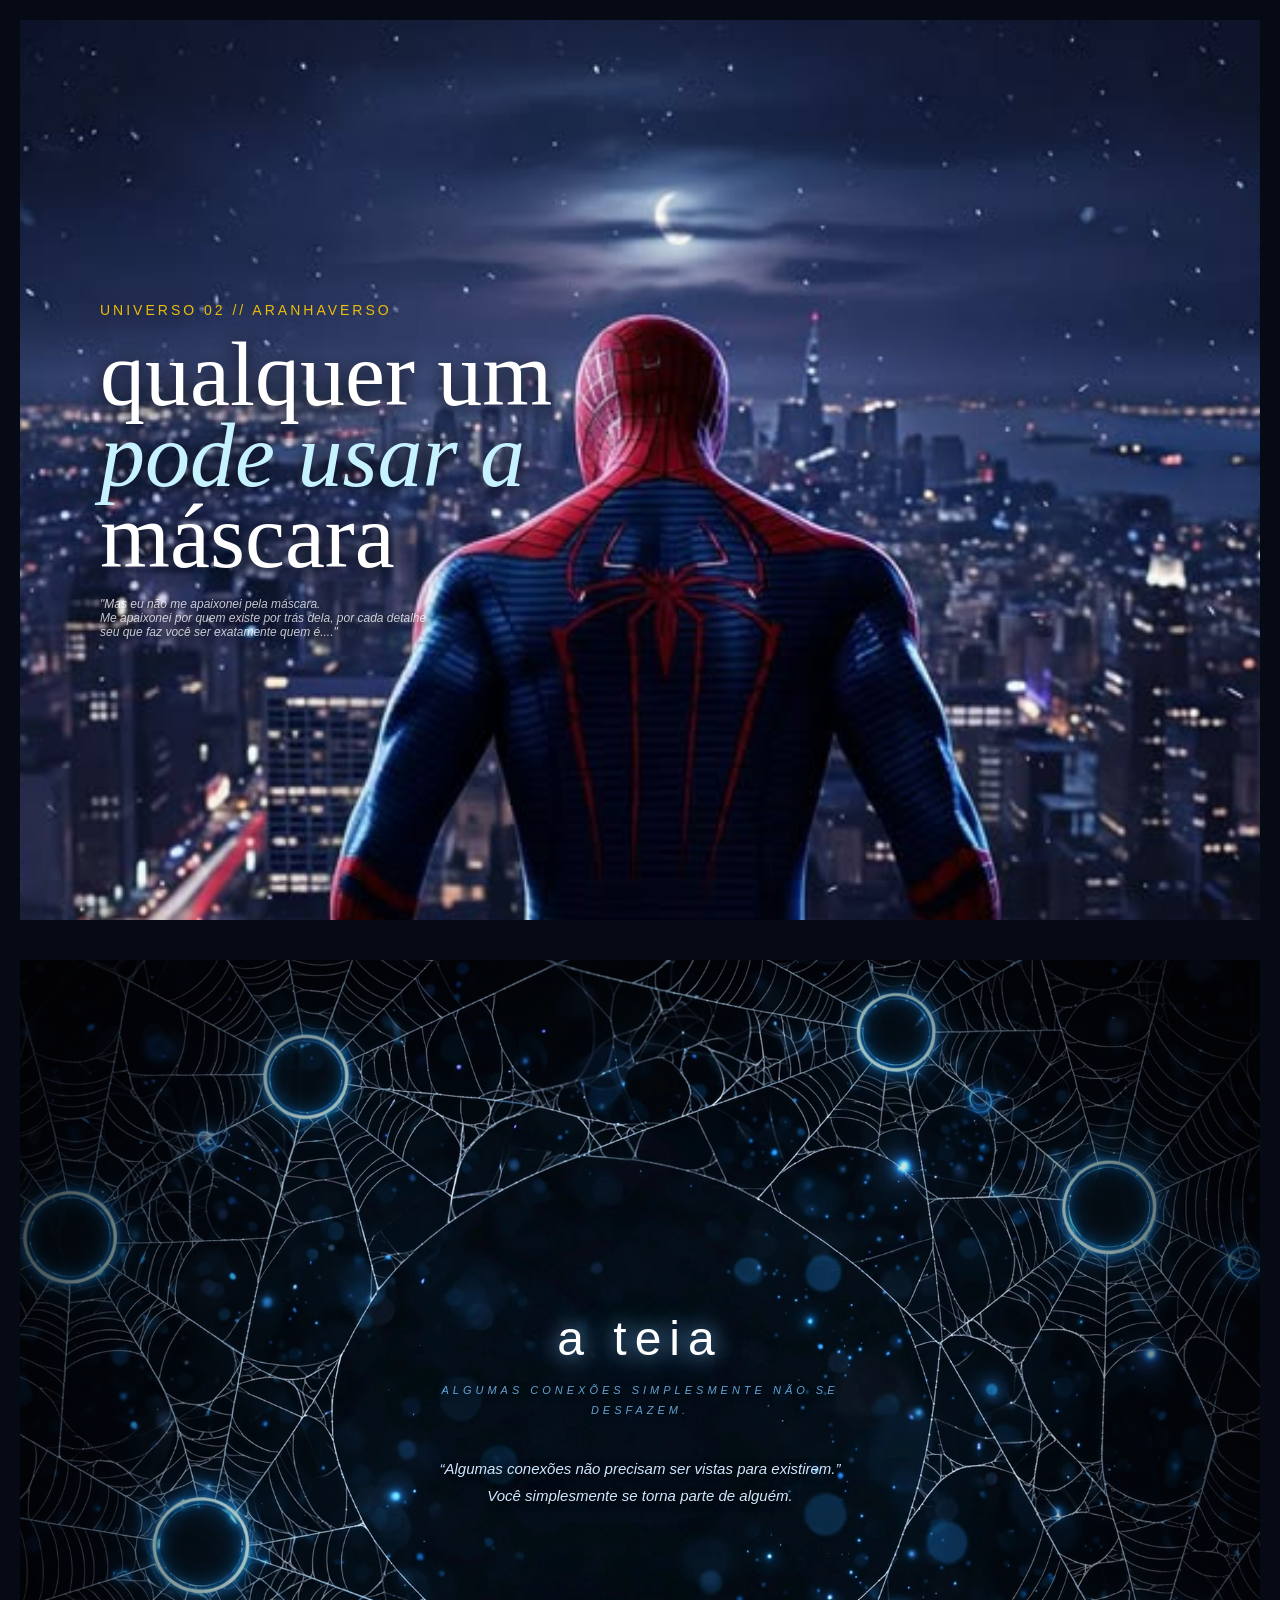
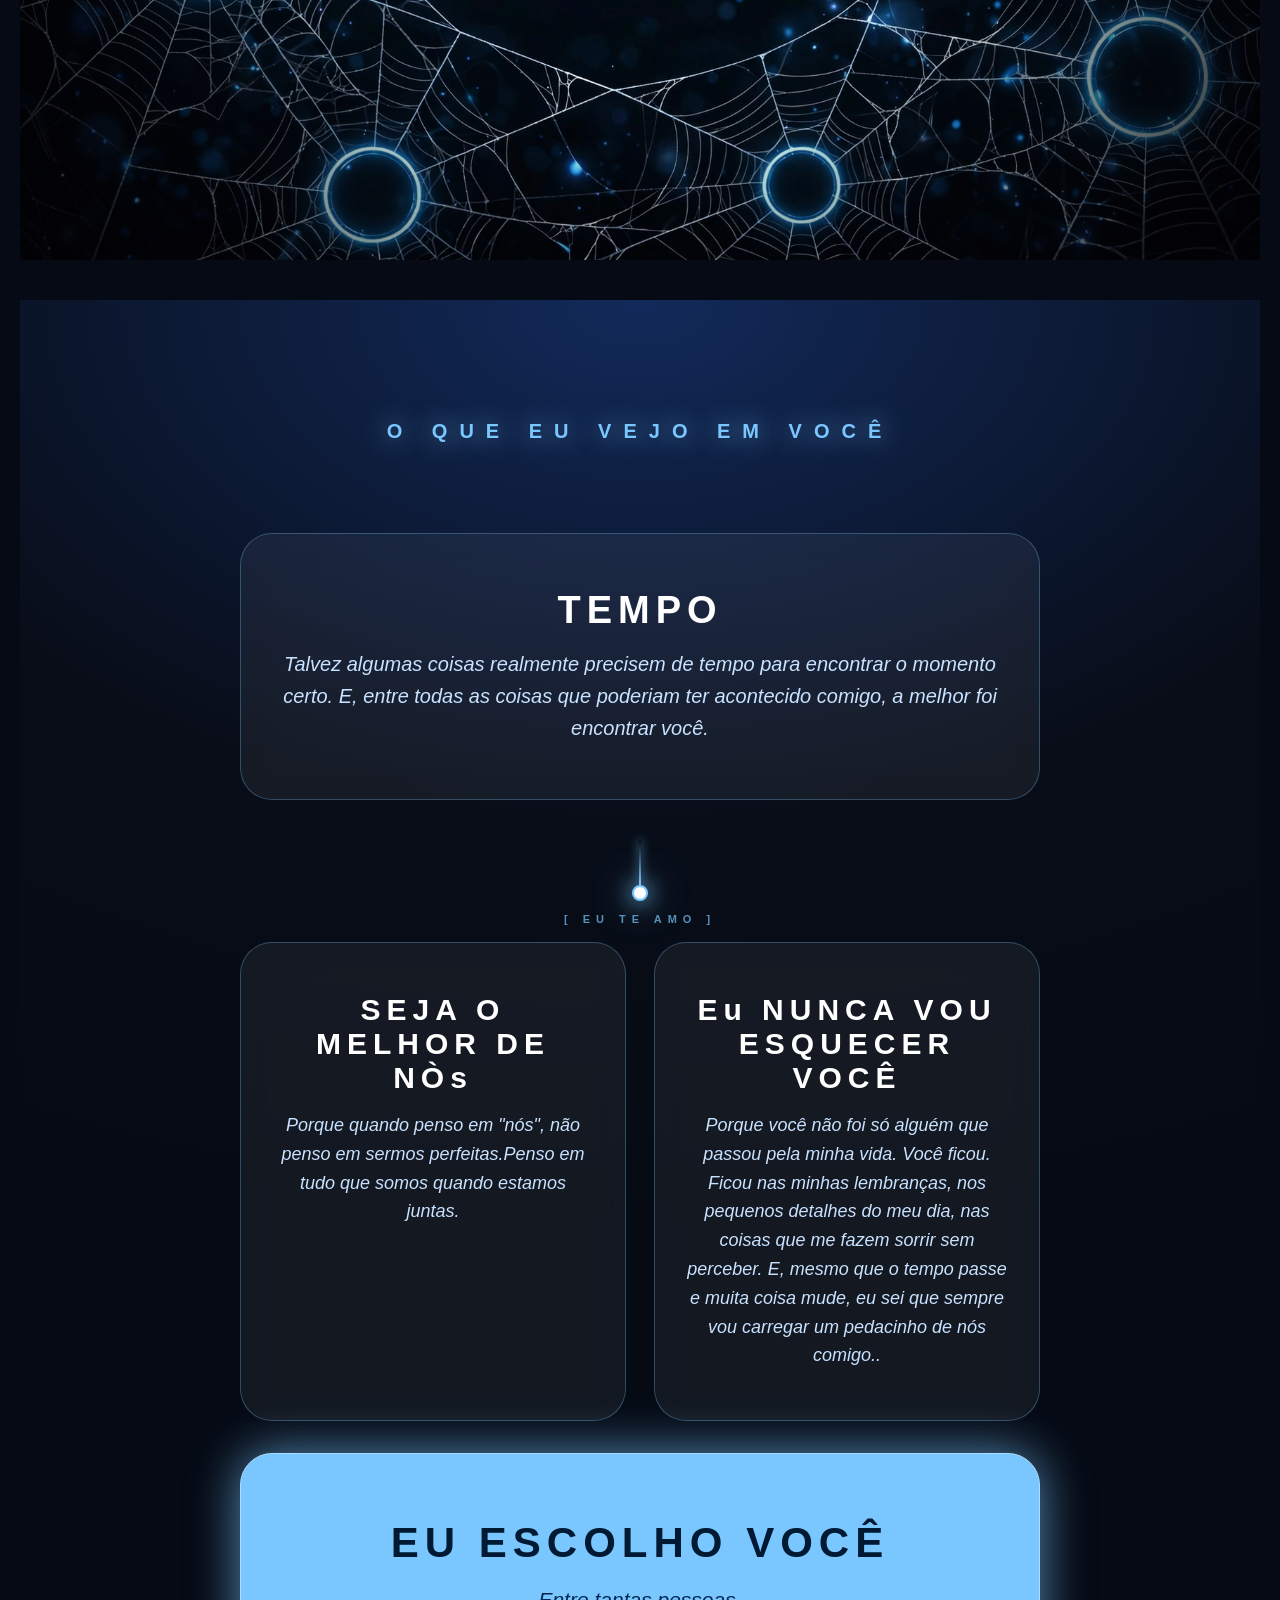
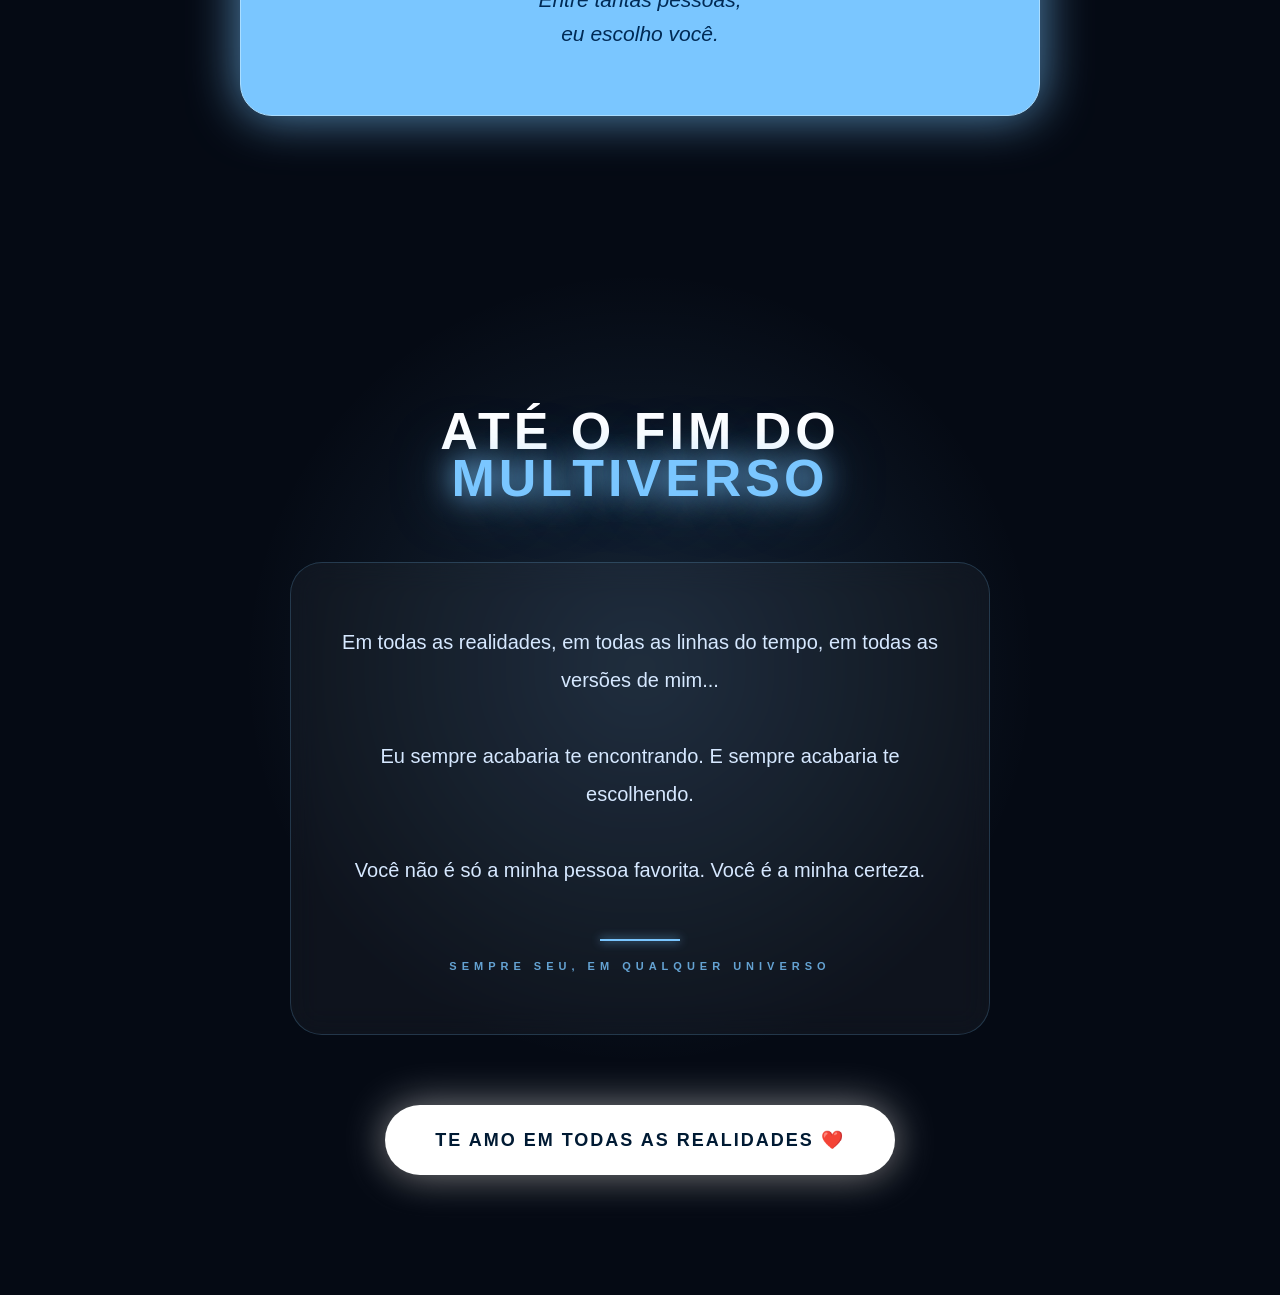
==== commit cb90a956: "final" ====
--- a/aranha.html
+++ b/aranha.html
@@ -79,4 +79,28 @@
     <h3 id="modal-titulo"></h3>
     <p id="modal-texto"></p>
   </div>
-</div>+</div>
+
+<!-- section 4 -->
+
+<section id="para-sempre">
+  <div class="estrela-cai"></div>
+  <h2>ATÉ O FIM DO<br><span>MULTIVERSO</span></h2>
+  
+  <div class="carta-final">
+    <p>
+      Em todas as realidades, em todas as linhas do tempo, em todas as versões de mim...
+      <br><br>
+      Eu sempre acabaria te encontrando. E sempre acabaria te escolhendo.
+      <br><br>
+      Você não é só a minha pessoa favorita. Você é a minha certeza.
+    </p>
+    
+    <div class="assinatura">
+      <div class="linha-assinatura"></div>
+      <small>SEMPRE SEU, EM QUALQUER UNIVERSO</small>
+    </div>
+  </div>
+
+  <button class="btn-final" id="btn-final">TE AMO EM TODAS AS REALIDADES ❤️</button>
+</section>
--- a/style.aranha.css
+++ b/style.aranha.css
@@ -390,4 +390,102 @@
   font-size: 32px;
   color: #7ac6ff;
   cursor: pointer;
+}
+
+/* section 4 */
+
+#para-sempre{
+  background: #050a14;
+  padding: 140px 20px 100px;
+  text-align:center ;
+  position:relative ;
+  overflow:hidden ;
+}
+
+#para-sempre::before{
+  content: '';
+  position: absolute;
+  top: 0; left: 50%;
+  transform: translateX(-50%);
+  width: 800px; height: 800px;
+  background: radial-gradient(circle, rgba(122,198,255,0.15) 0%, transparent 70%);
+  pointer-events: none;
+}
+
+#para-sempre h2{
+  font-family: 'Syne', sans-serif;
+  font-size: 52px;
+  font-weight: 800;
+  letter-spacing: 4px;
+  color: #fff;
+  line-height: 0.9;
+  margin-bottom: 60px;
+  position: relative;
+}
+
+#para-sempre h2 span{
+  color: #7ac6ff;
+  text-shadow: 0 0 30px #7ac6ff, 0 0 60px rgba(122,198,255,0.5);
+}
+
+.carta-final{
+  max-width: 700px;
+  margin: 0 auto 70px;
+  background: rgba(255,255,255,0.04);
+  border: 1px solid rgba(122,198,255,0.2);
+  border-radius: 32px;
+  padding: 60px 45px;
+  backdrop-filter: blur(15px);
+  position: relative;
+}
+
+.carta-final p{
+  font-family: 'Inter', sans-serif;
+  font-size: 20px;
+  line-height: 1.9;
+  color: #d6e8ff;
+  font-weight: 300;
+}
+
+.assinatura{
+  margin-top: 50px;
+}
+
+.linha-assinatura{
+  width: 80px;
+  height: 2px;
+  background: #7ac6ff;
+  margin: 0 auto 15px;
+  box-shadow: 0 0 10px #7ac6ff;
+}
+
+.assinatura small{
+  font-family: 'Syne', sans-serif;
+  font-size: 11px;
+  letter-spacing: 5px;
+  color: #7ac6ff;
+  font-weight: 800;
+  opacity: 0.8;
+}
+
+.btn-final{
+  background: #fff;
+  color: #001a33;
+  border: none;
+  padding: 24px 50px;
+  border-radius: 100px;
+  font-family: 'Syne', sans-serif;
+  font-weight: 800;
+  font-size: 18px;
+  letter-spacing: 2px;
+  cursor: pointer;
+  box-shadow: 0 0 40px rgba(255,255,255,0.5), 0 10px 30px rgba(0,0,0,0.3);
+  transition: 0.4s;
+  position: relative;
+}
+
+.btn-final:hover{
+  transform: translateY(-5px) scale(1.05);
+  box-shadow: 0 0 60px rgba(122,198,255,0.8), 0 15px 40px rgba(0,0,0,0.4);
+  background: #7ac6ff;
 }
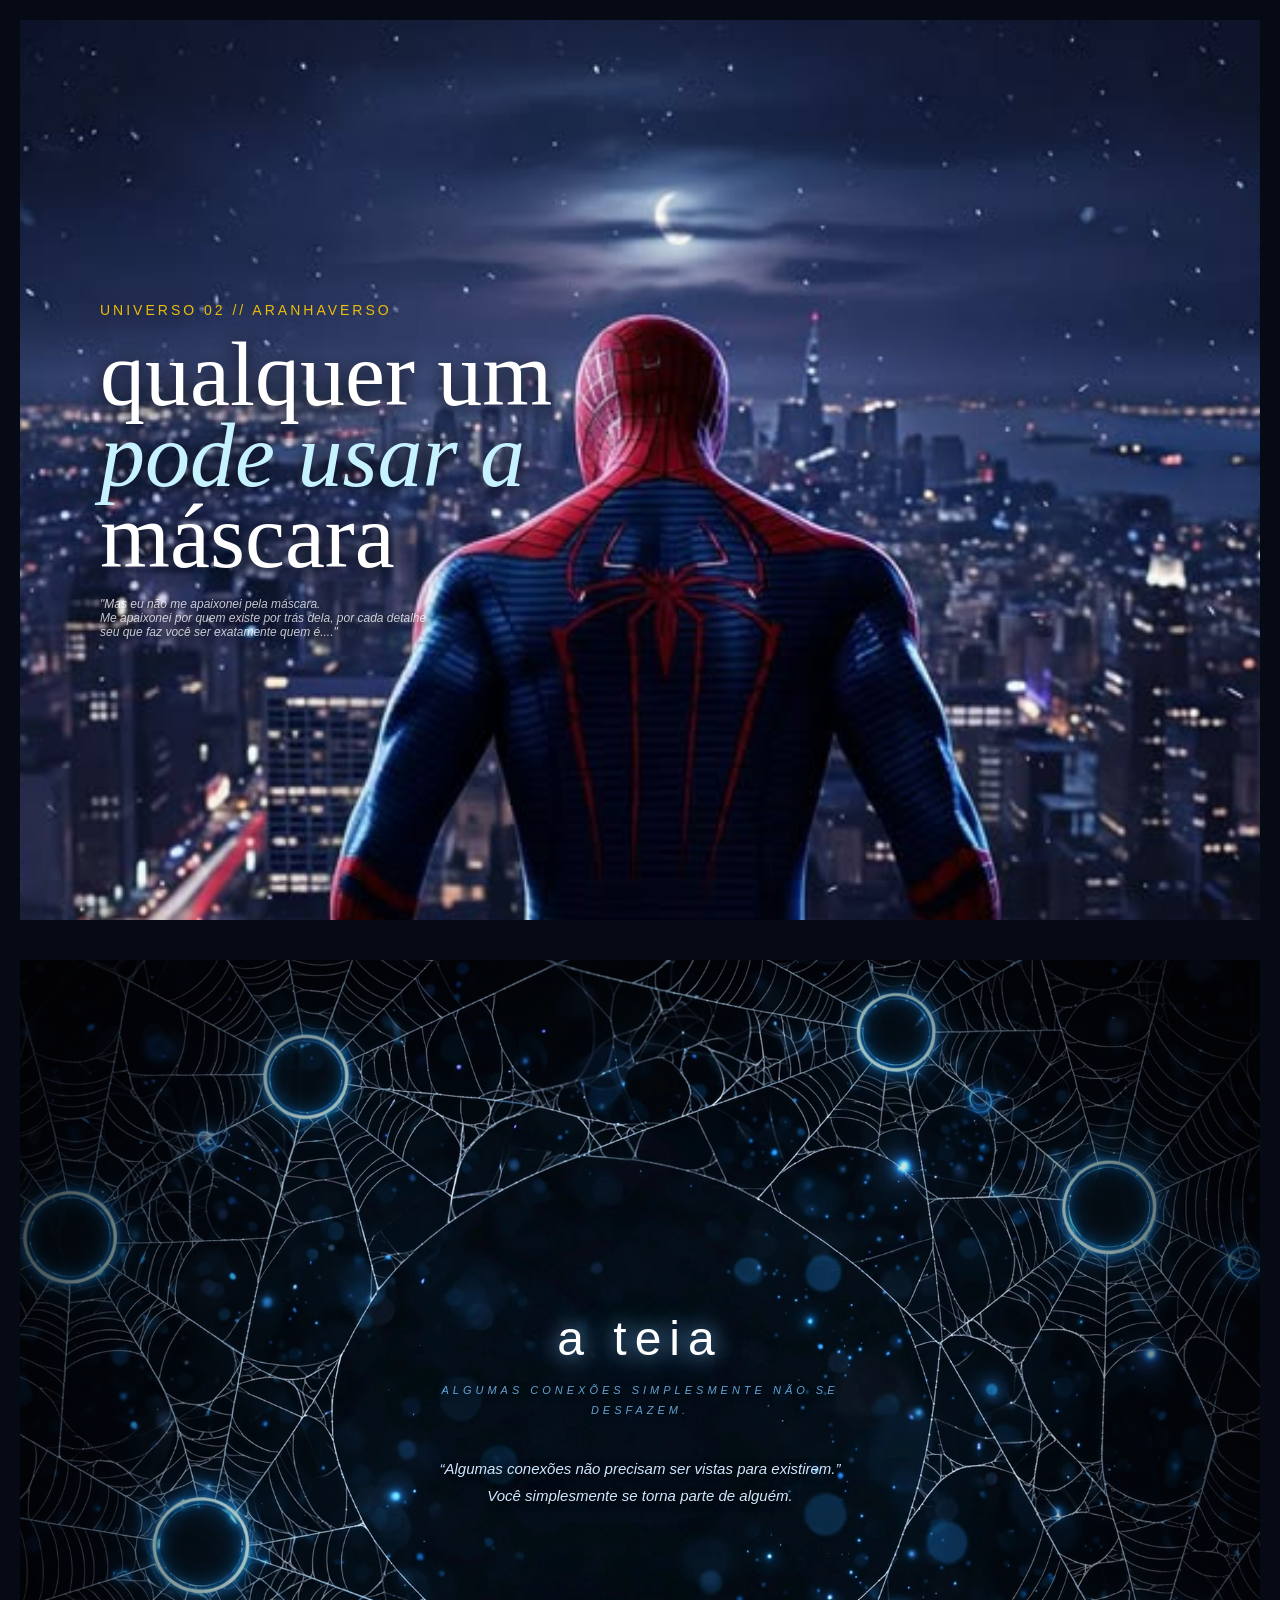
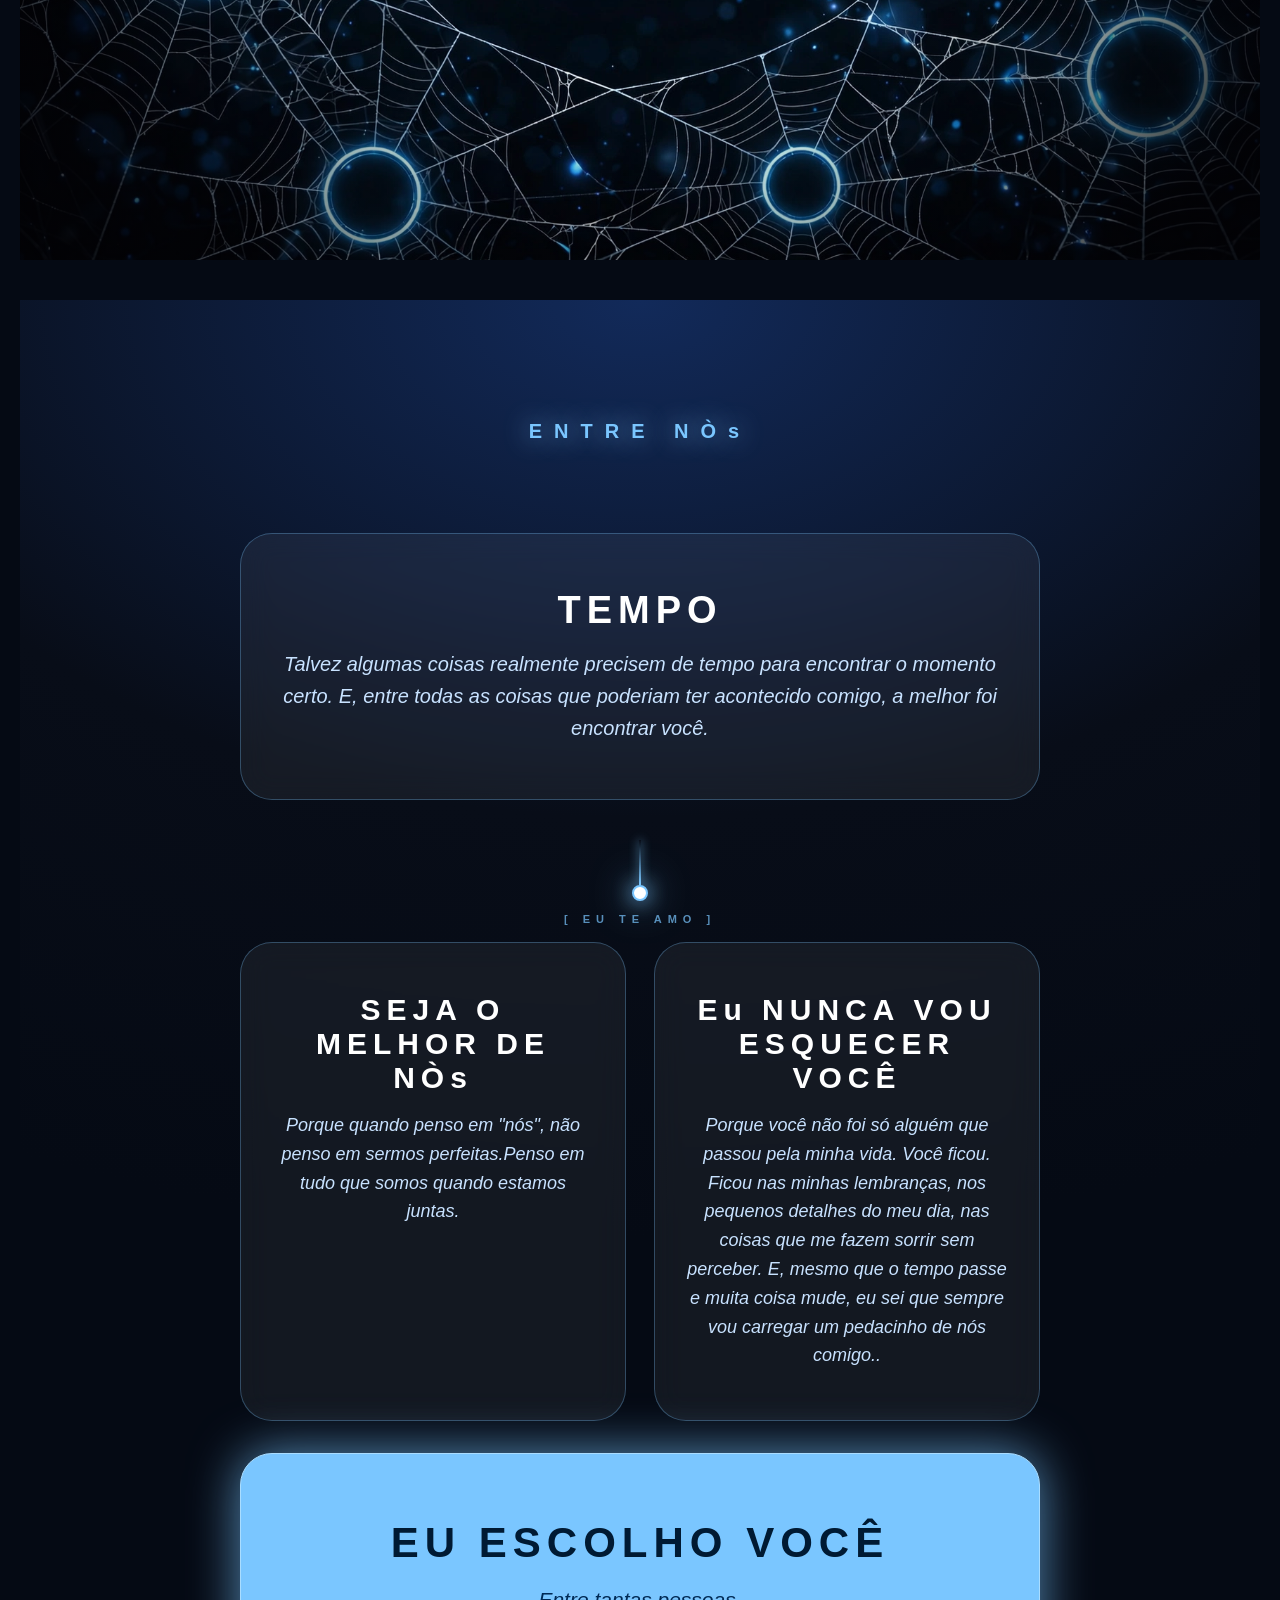
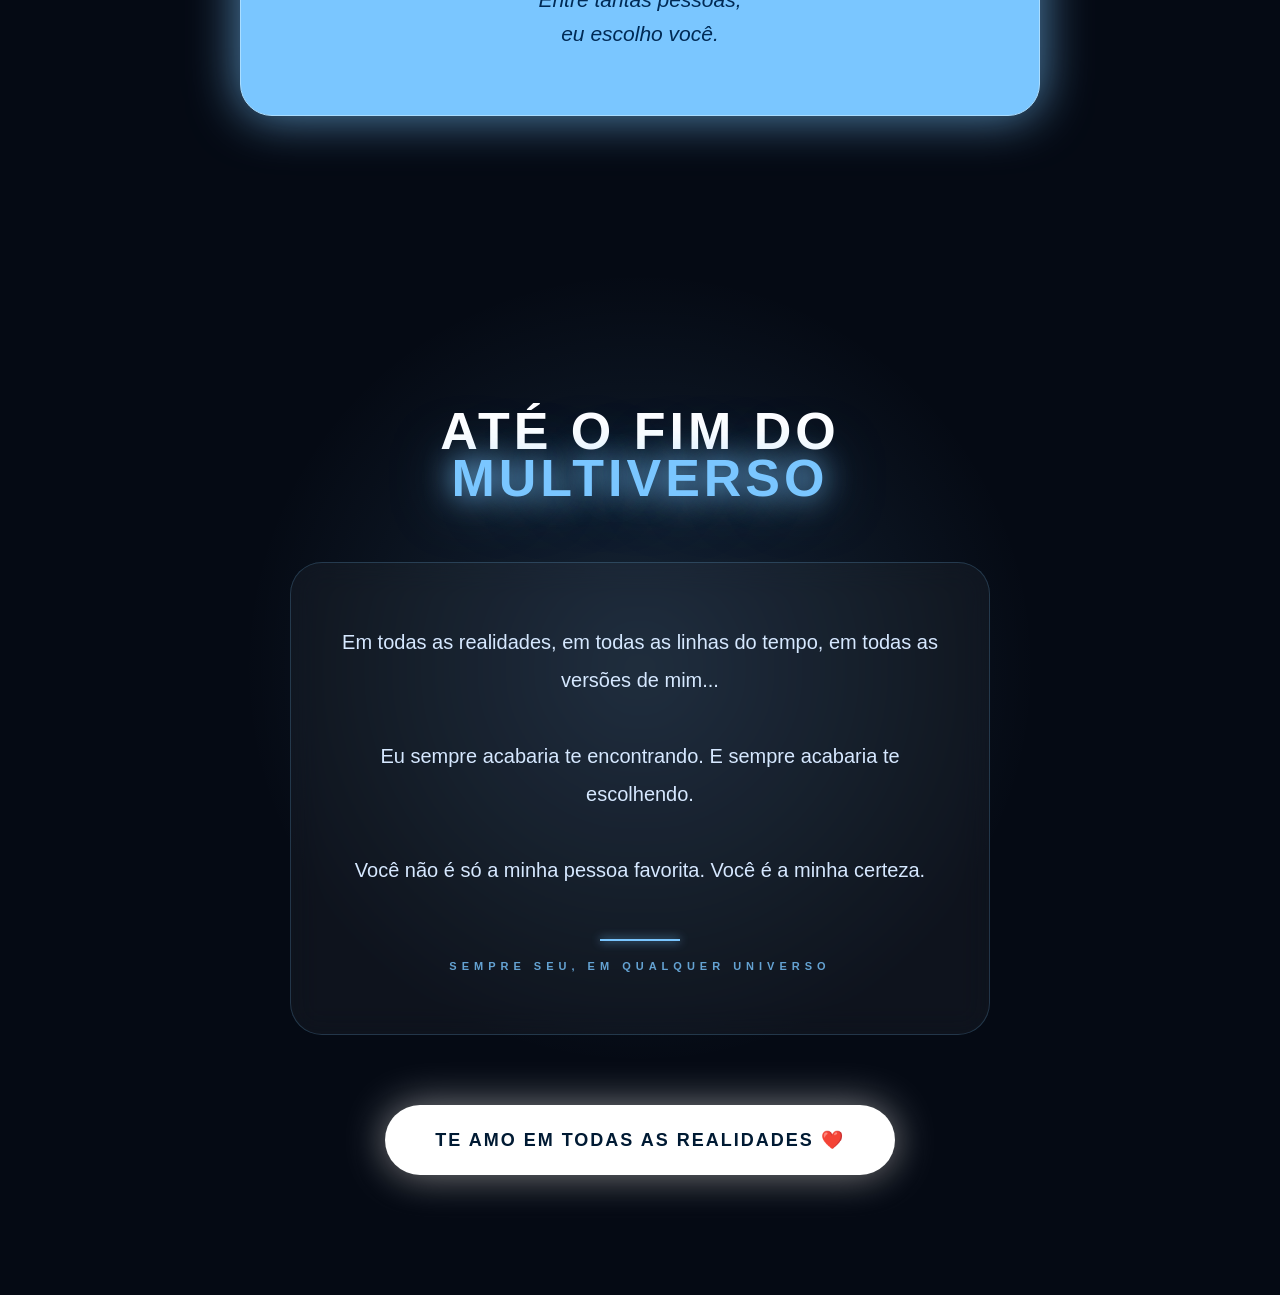
==== commit 644f5e57: "mudei" ====
--- a/aranha.html
+++ b/aranha.html
@@ -40,7 +40,7 @@
 <!-- section 3 -->
 
 <section id="o-que-vejo">
-  <h2>O QUE EU VEJO EM VOCÊ</h2>
+  <h2>ENTRE NÒs</h2>
   
   <div class="teia-cards">
     <div class="card" data-full="Você enfrenta coisas que muita gente fugiria. E mesmo com medo, você vai. Isso é coragem de verdade.">
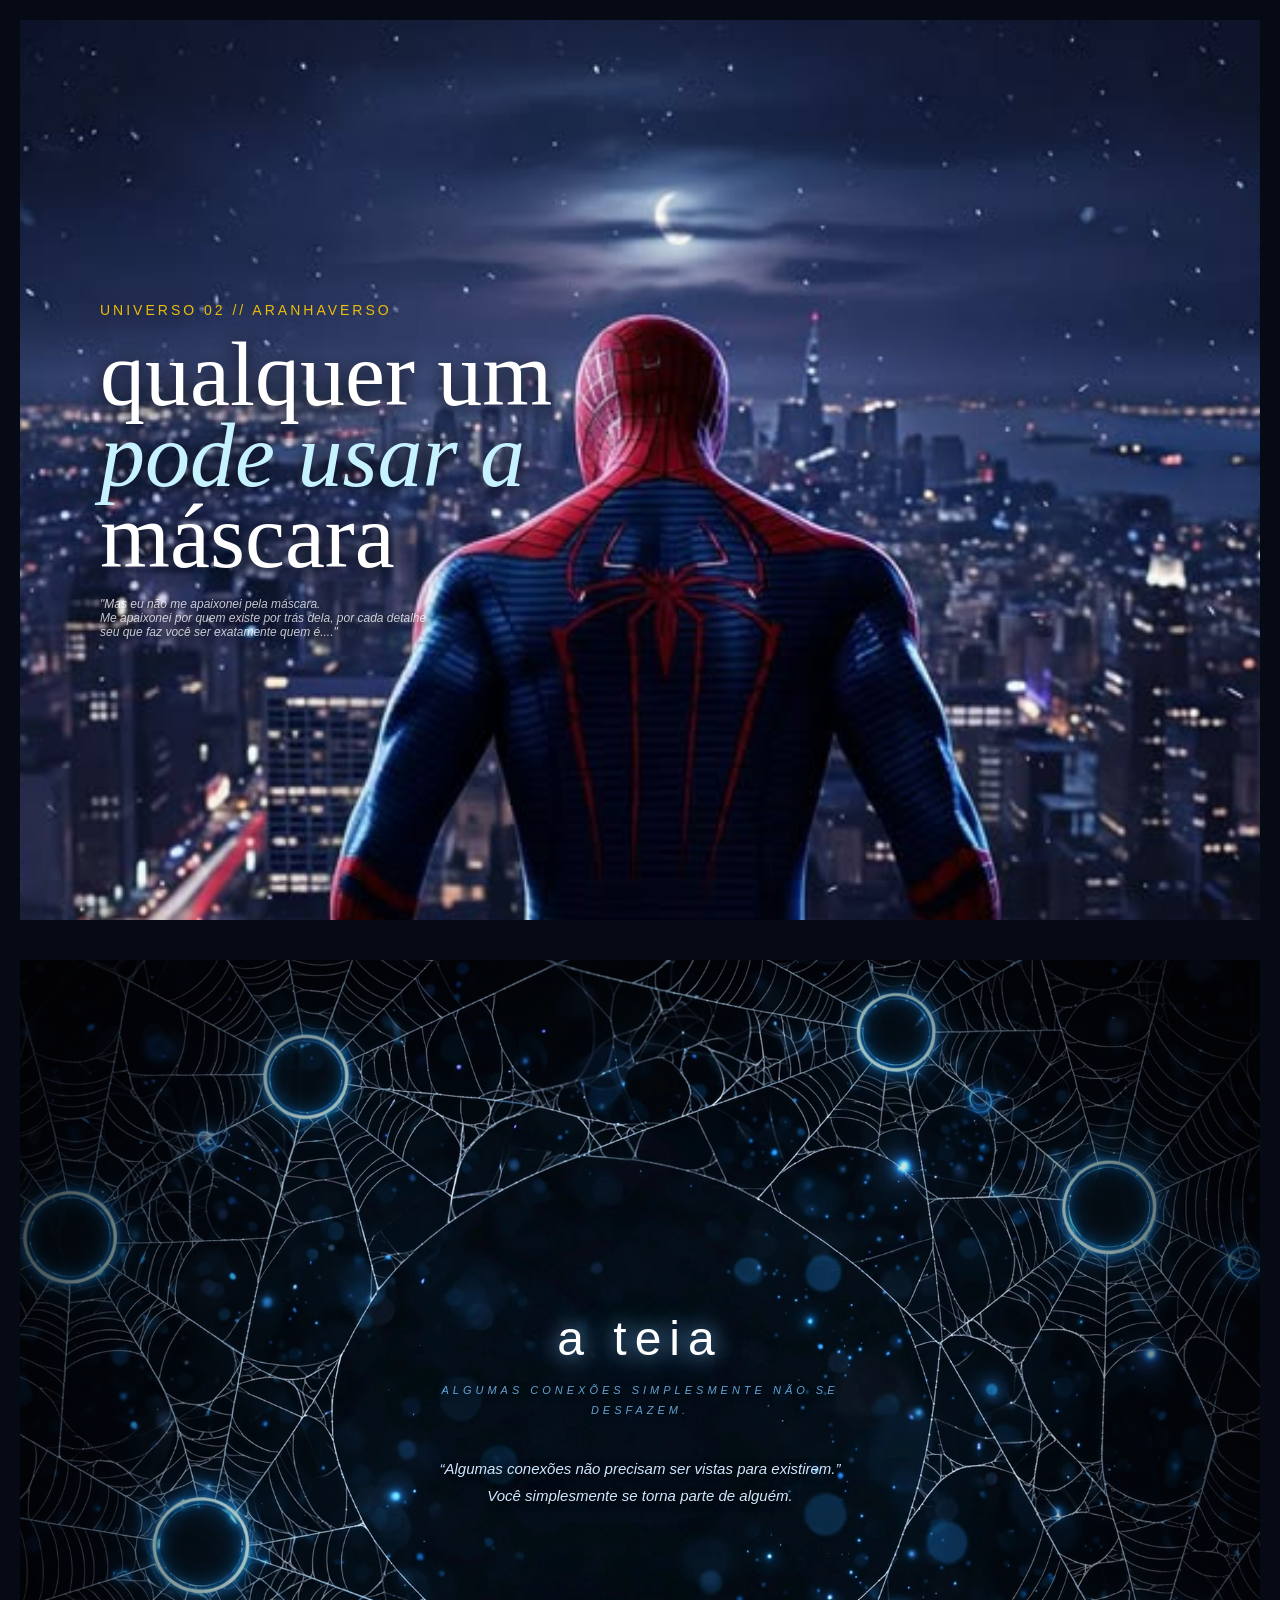
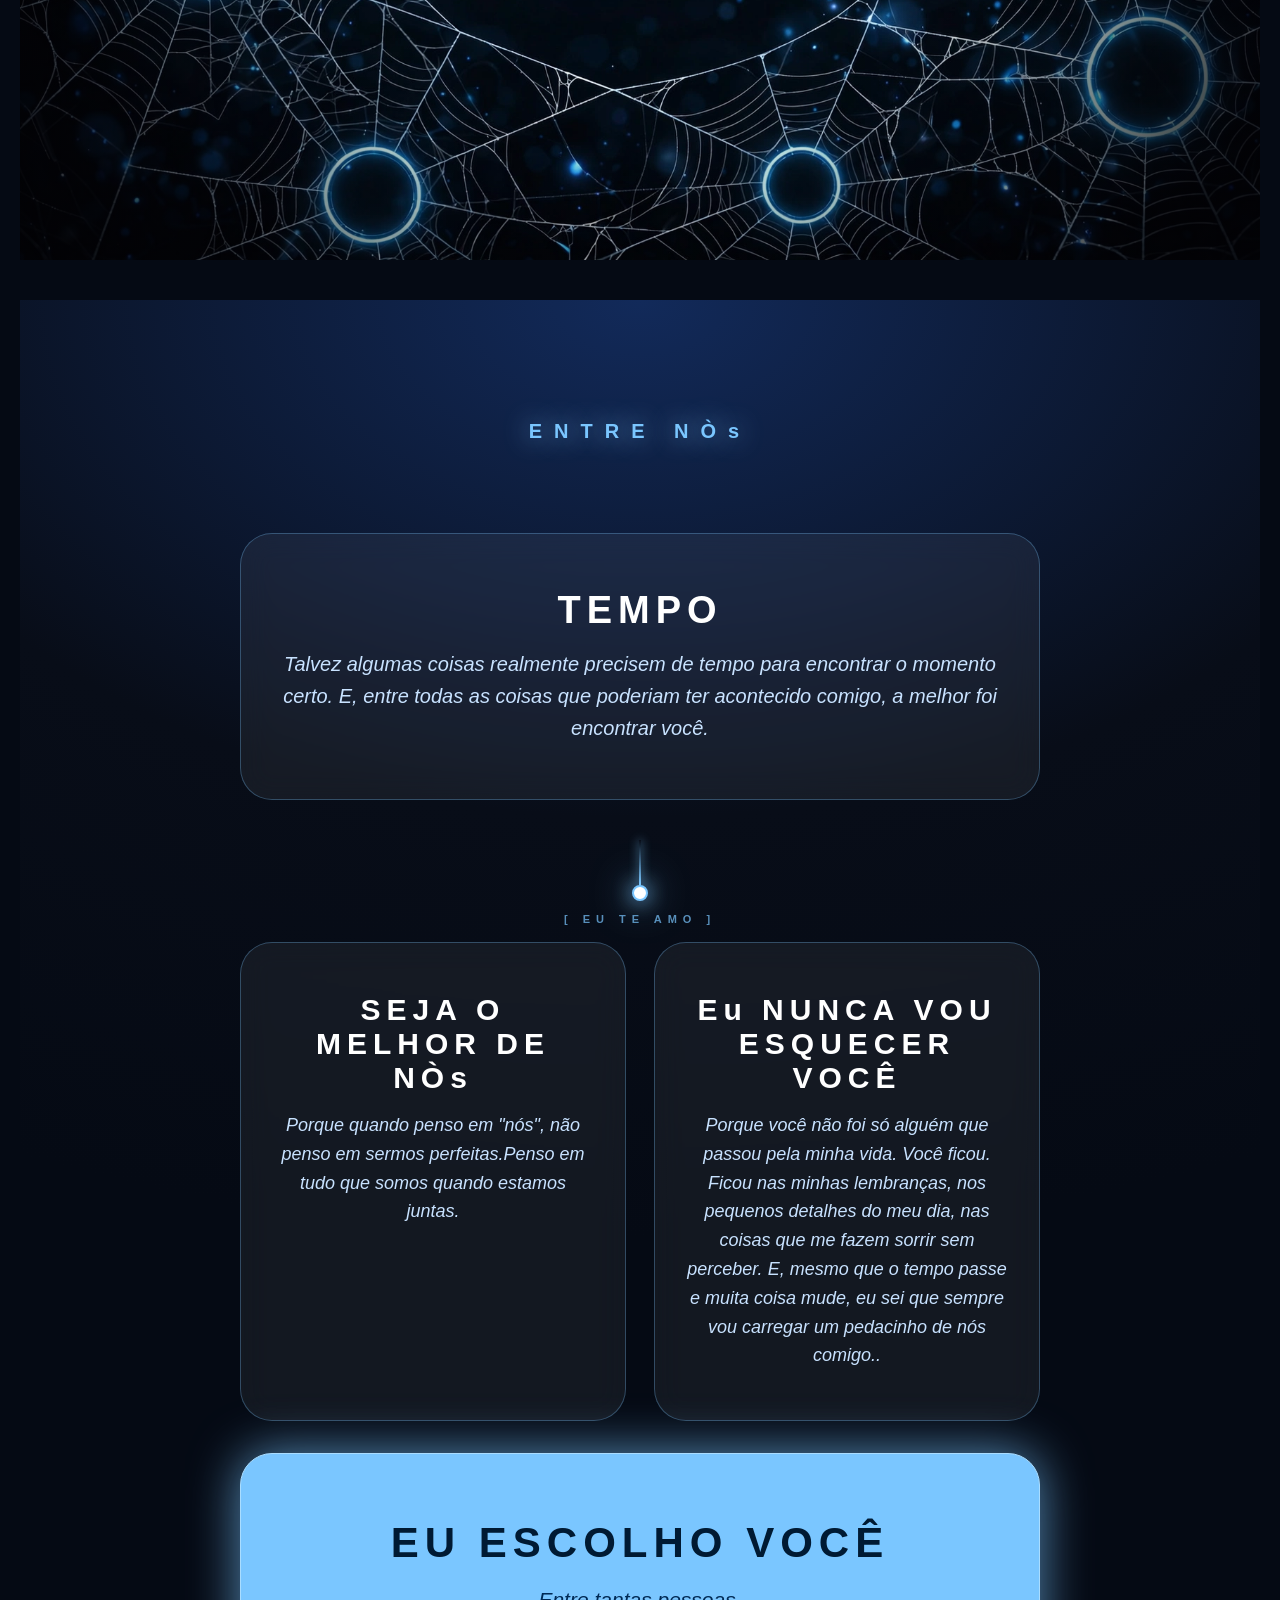
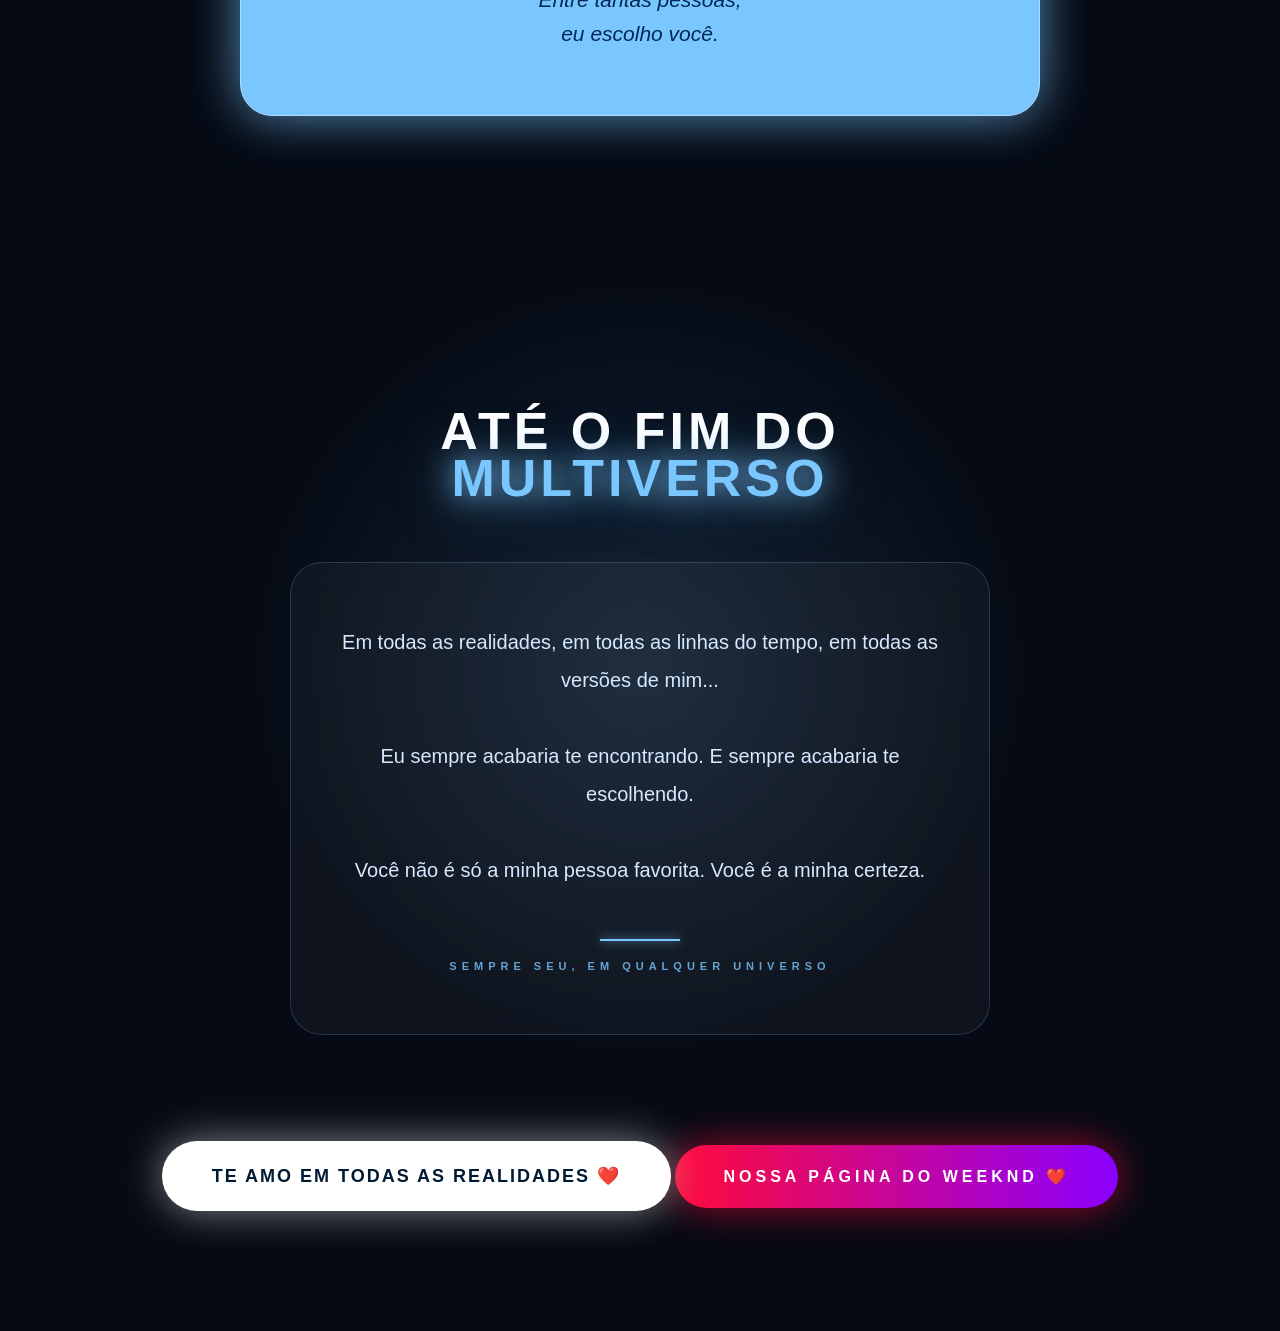
==== commit 0ea04c60: "test" ====
--- a/aranha.html
+++ b/aranha.html
@@ -103,4 +103,8 @@
   </div>
 
   <button class="btn-final" id="btn-final">TE AMO EM TODAS AS REALIDADES ❤️</button>
+
+  <a href="weeknd.html" class="btn-weeknd">
+  NOSSA PÁGINA DO WEEKND ❤️
+</a>
 </section>
--- a/style.aranha.css
+++ b/style.aranha.css
@@ -488,4 +488,25 @@
   transform: translateY(-5px) scale(1.05);
   box-shadow: 0 0 60px rgba(122,198,255,0.8), 0 15px 40px rgba(0,0,0,0.4);
   background: #7ac6ff;
+}
+
+.btn-weeknd{
+  display: inline-block;
+  margin-top: 40px;
+  background: linear-gradient(90deg, #ff0a3a 0%, #8a00ff 100%);
+  color: #fff;
+  padding: 22px 48px;
+  border-radius: 100px;
+  font-family: 'Syne', sans-serif;
+  font-weight: 800;
+  font-size: 16px;
+  letter-spacing: 4px;
+  text-decoration: none;
+  box-shadow: 0 0 40px rgba(255,10,58,0.6);
+  transition: 0.4s;
+}
+
+.btn-weeknd:hover{
+  transform: translateY(-5px) scale(1.05);
+  box-shadow: 0 0 60px rgba(255,10,58,0.9);
 }
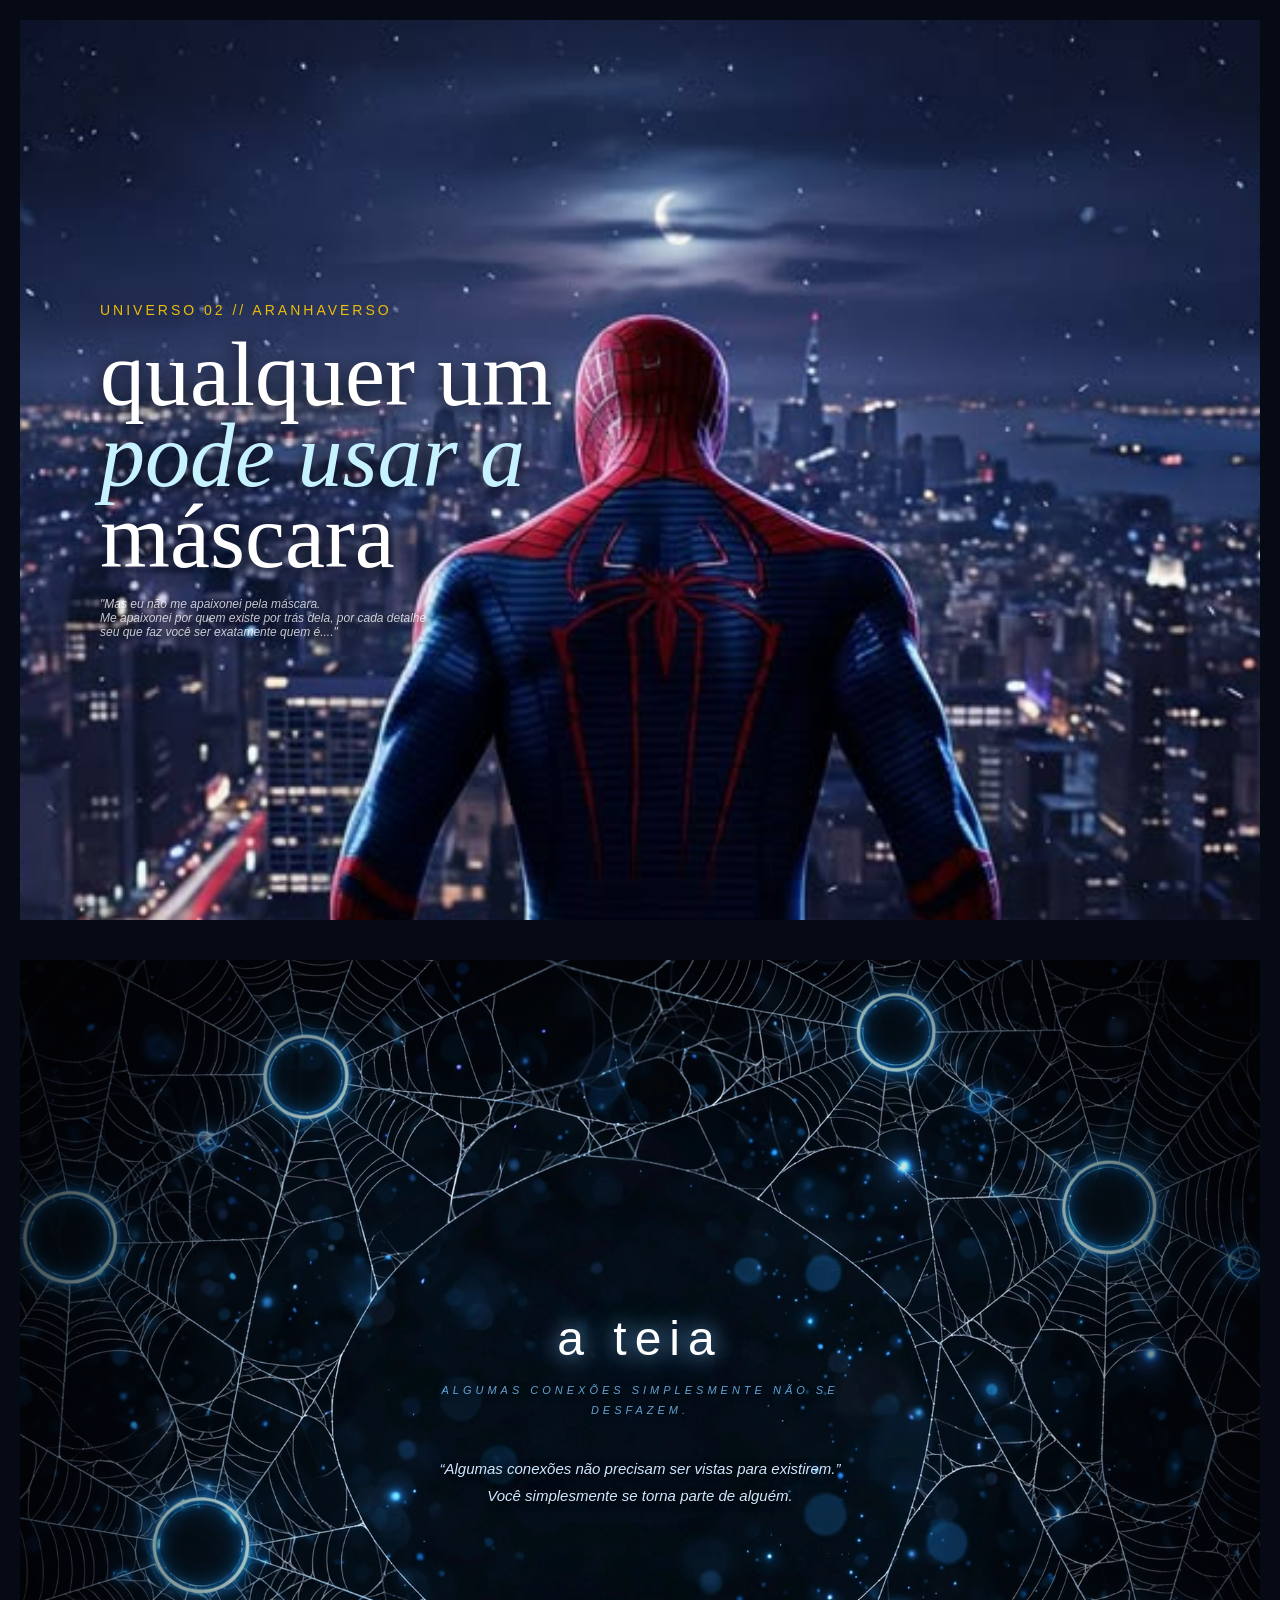
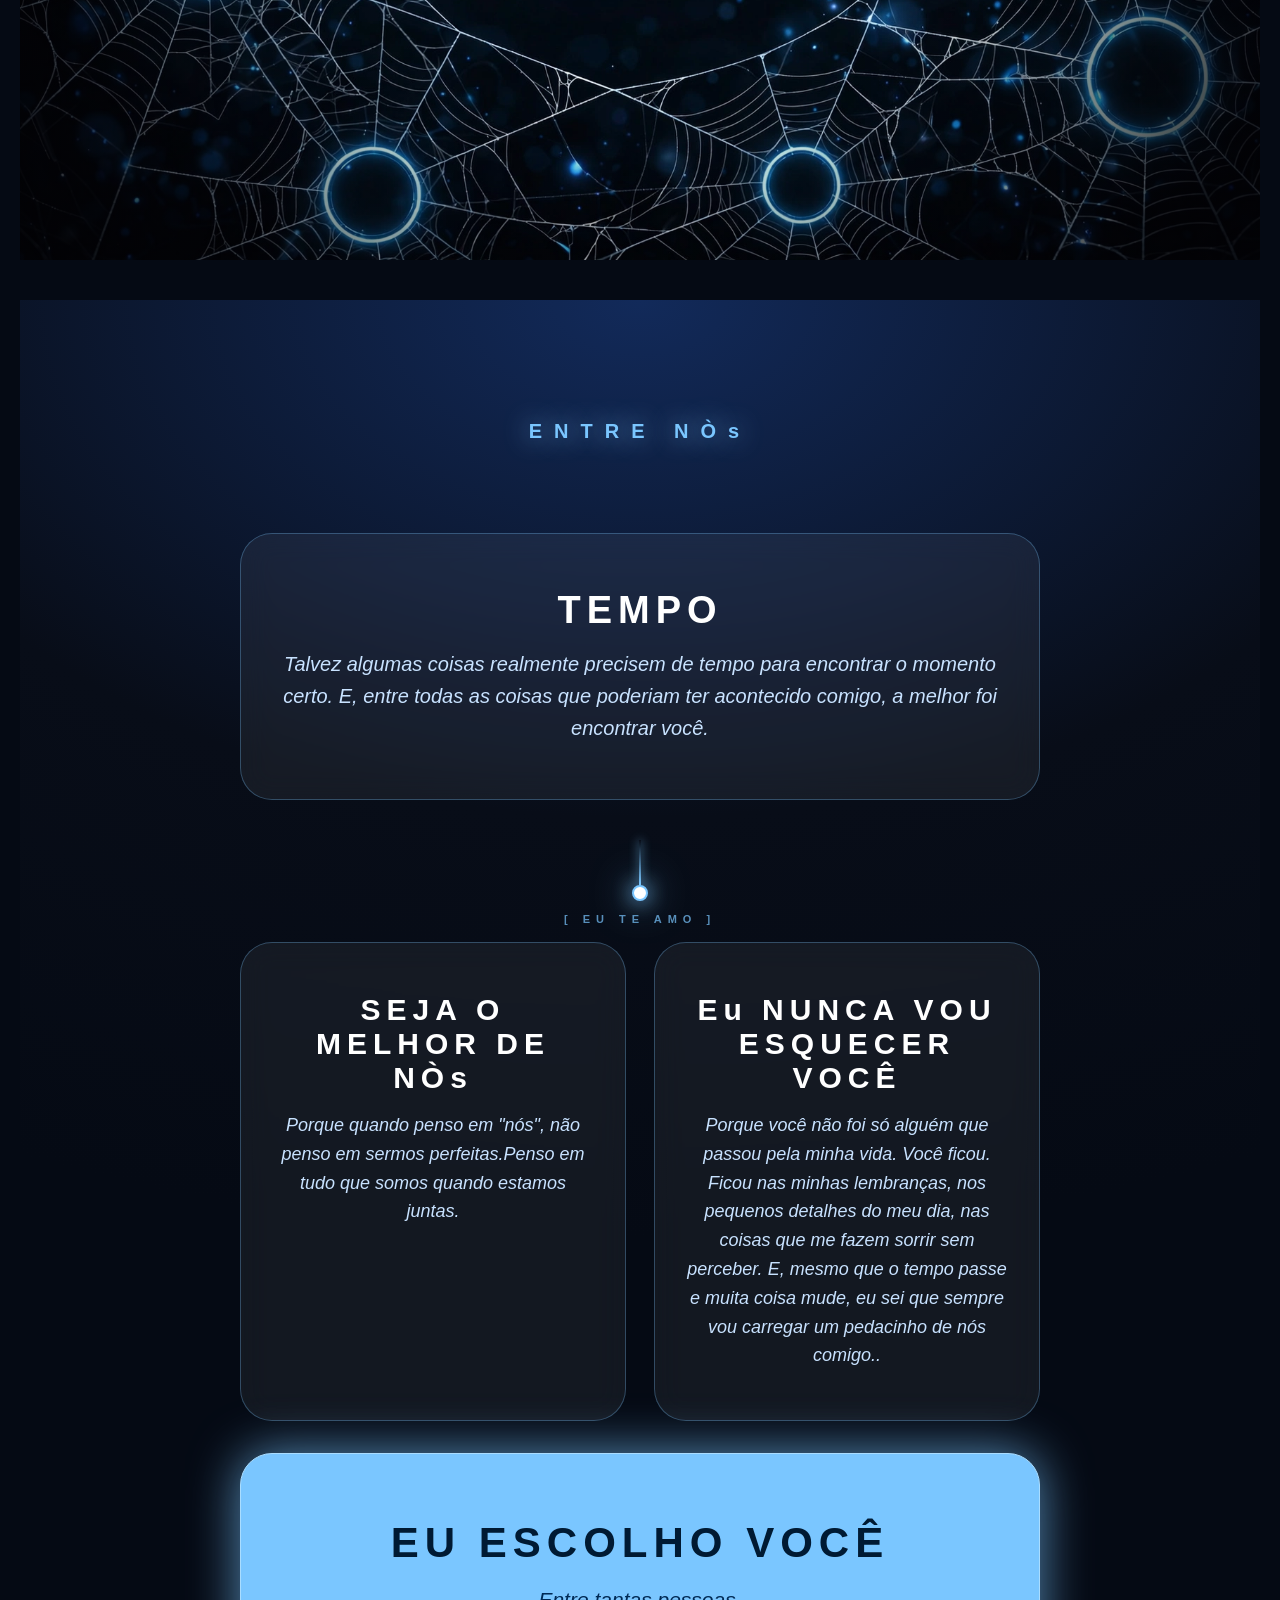
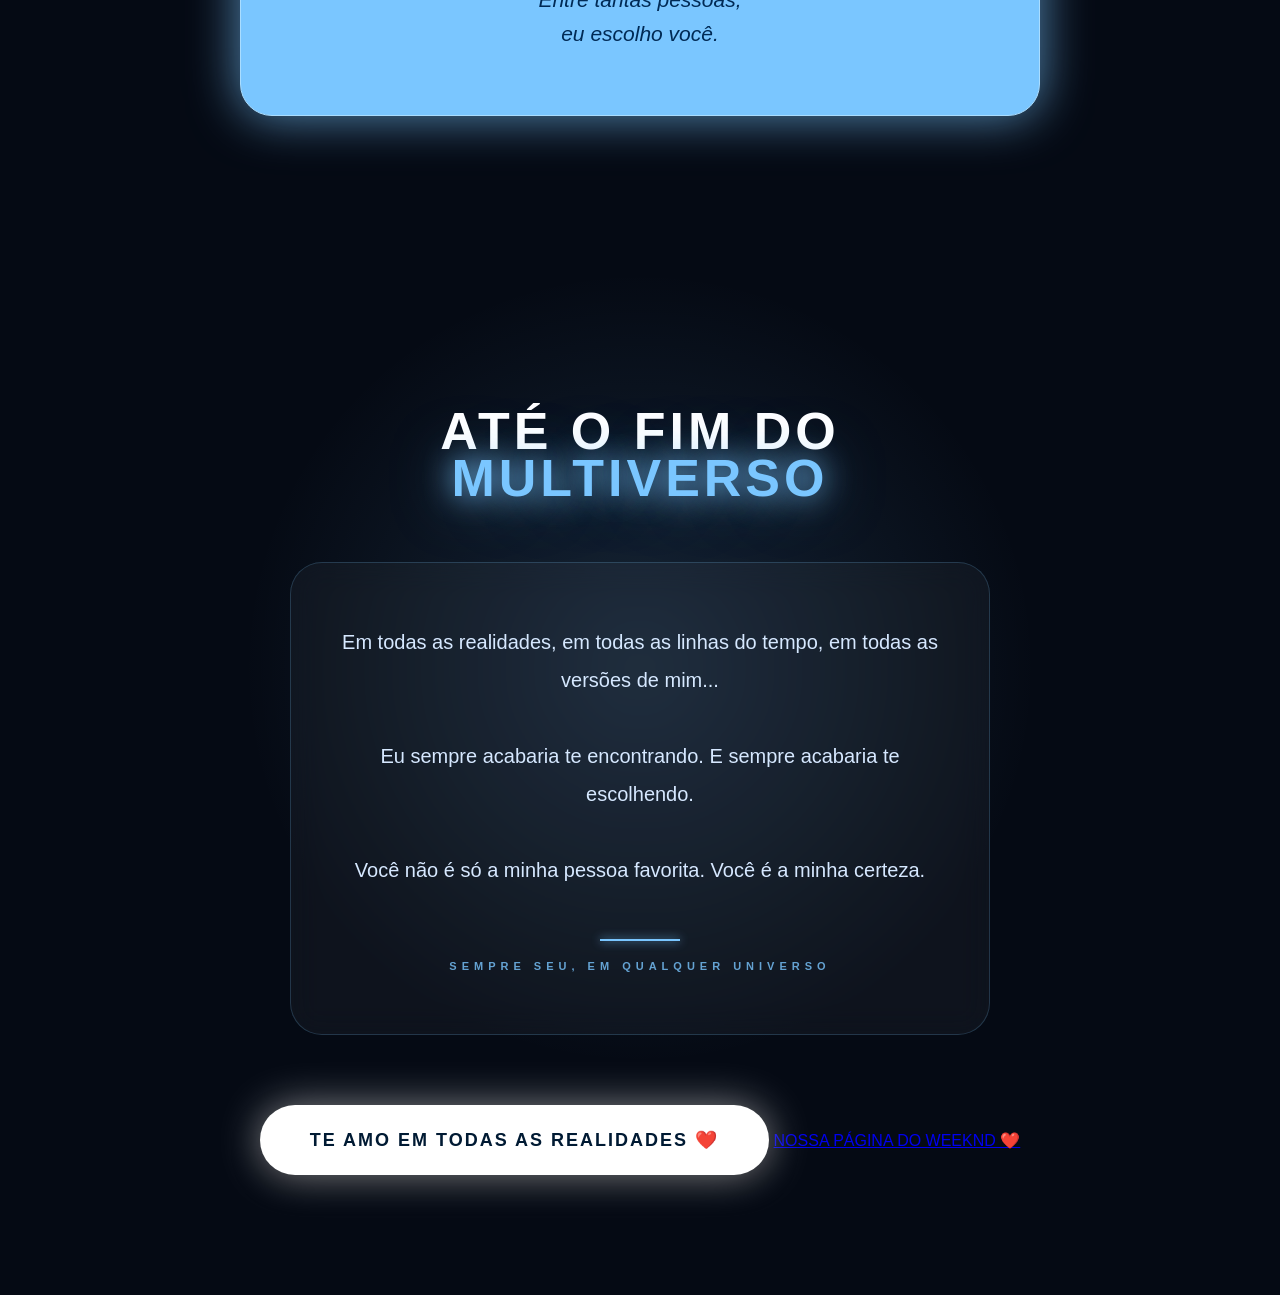
==== commit 09093b64: "wekend" ====
--- a/aranha.html
+++ b/aranha.html
@@ -104,7 +104,7 @@
 
   <button class="btn-final" id="btn-final">TE AMO EM TODAS AS REALIDADES ❤️</button>
 
-  <a href="weeknd.html" class="btn-weeknd">
+  <a href="wekend.html" class="btn-wekend">
   NOSSA PÁGINA DO WEEKND ❤️
 </a>
 </section>
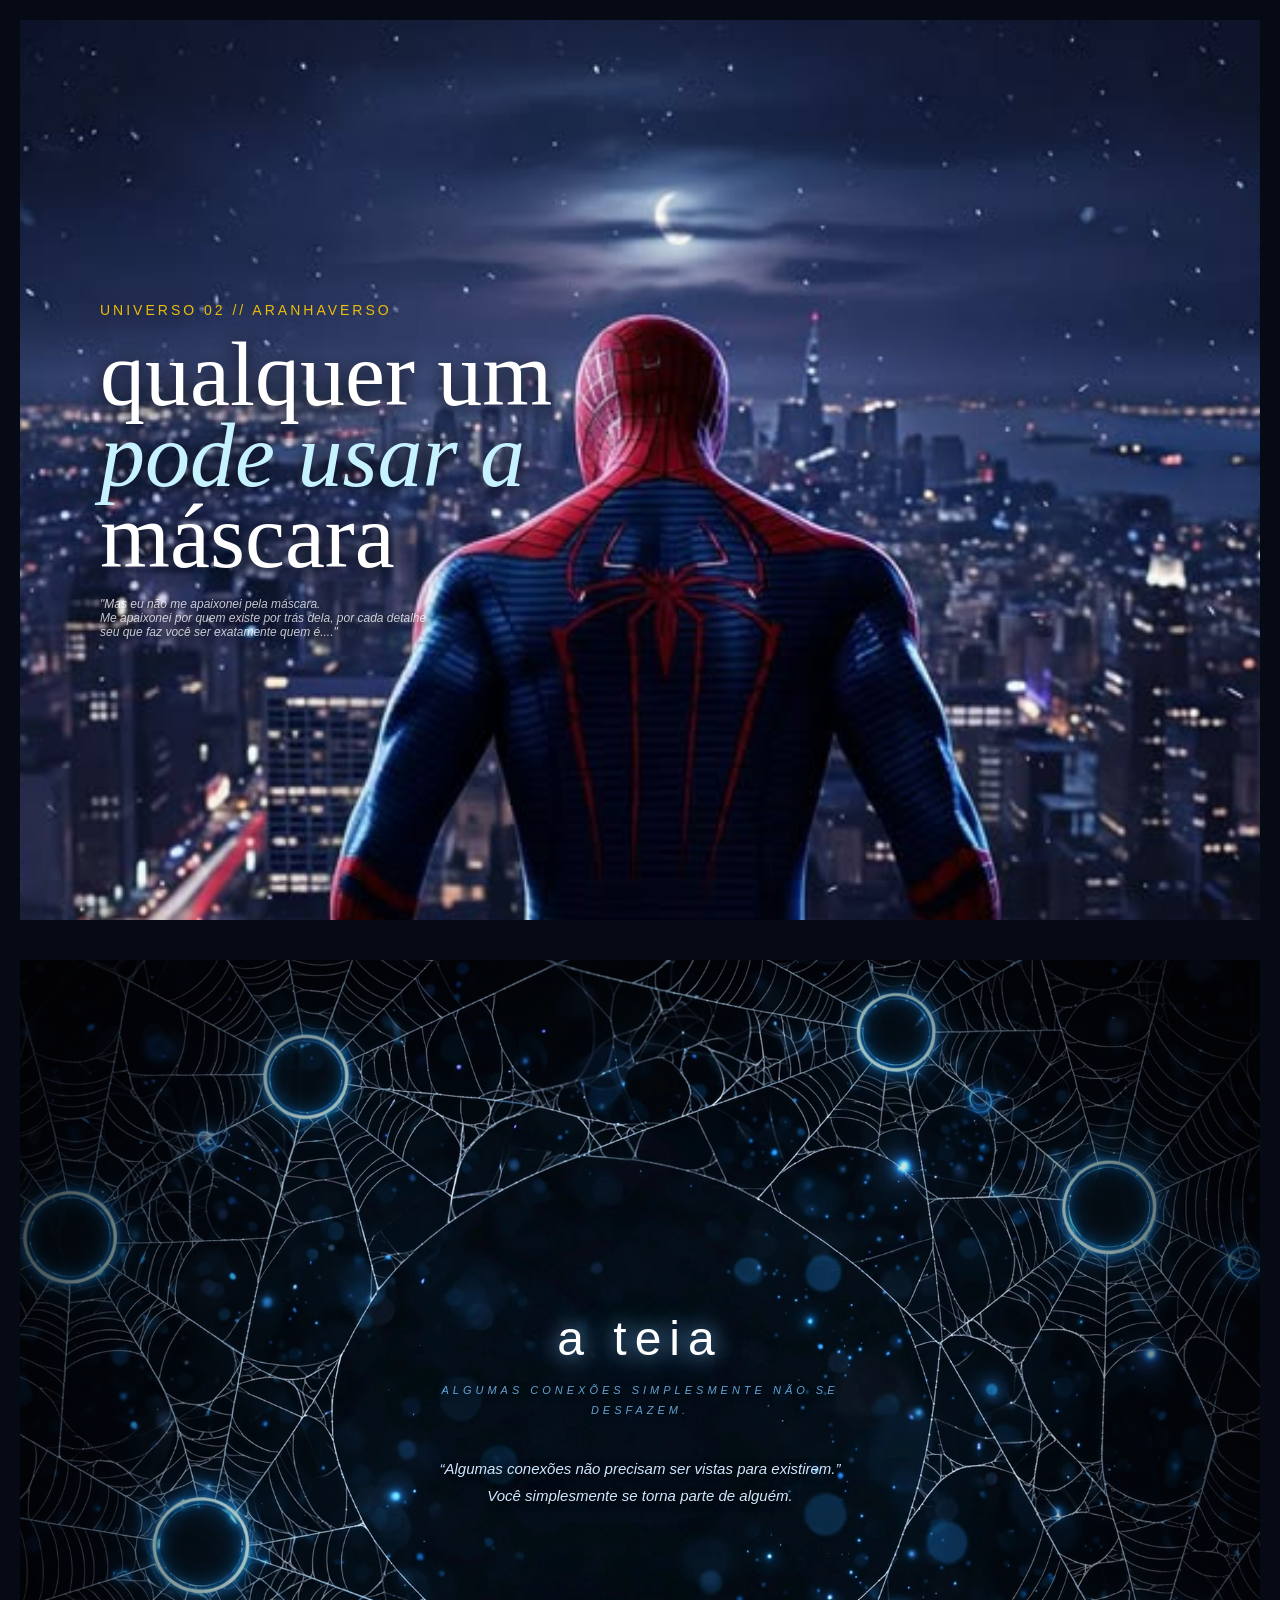
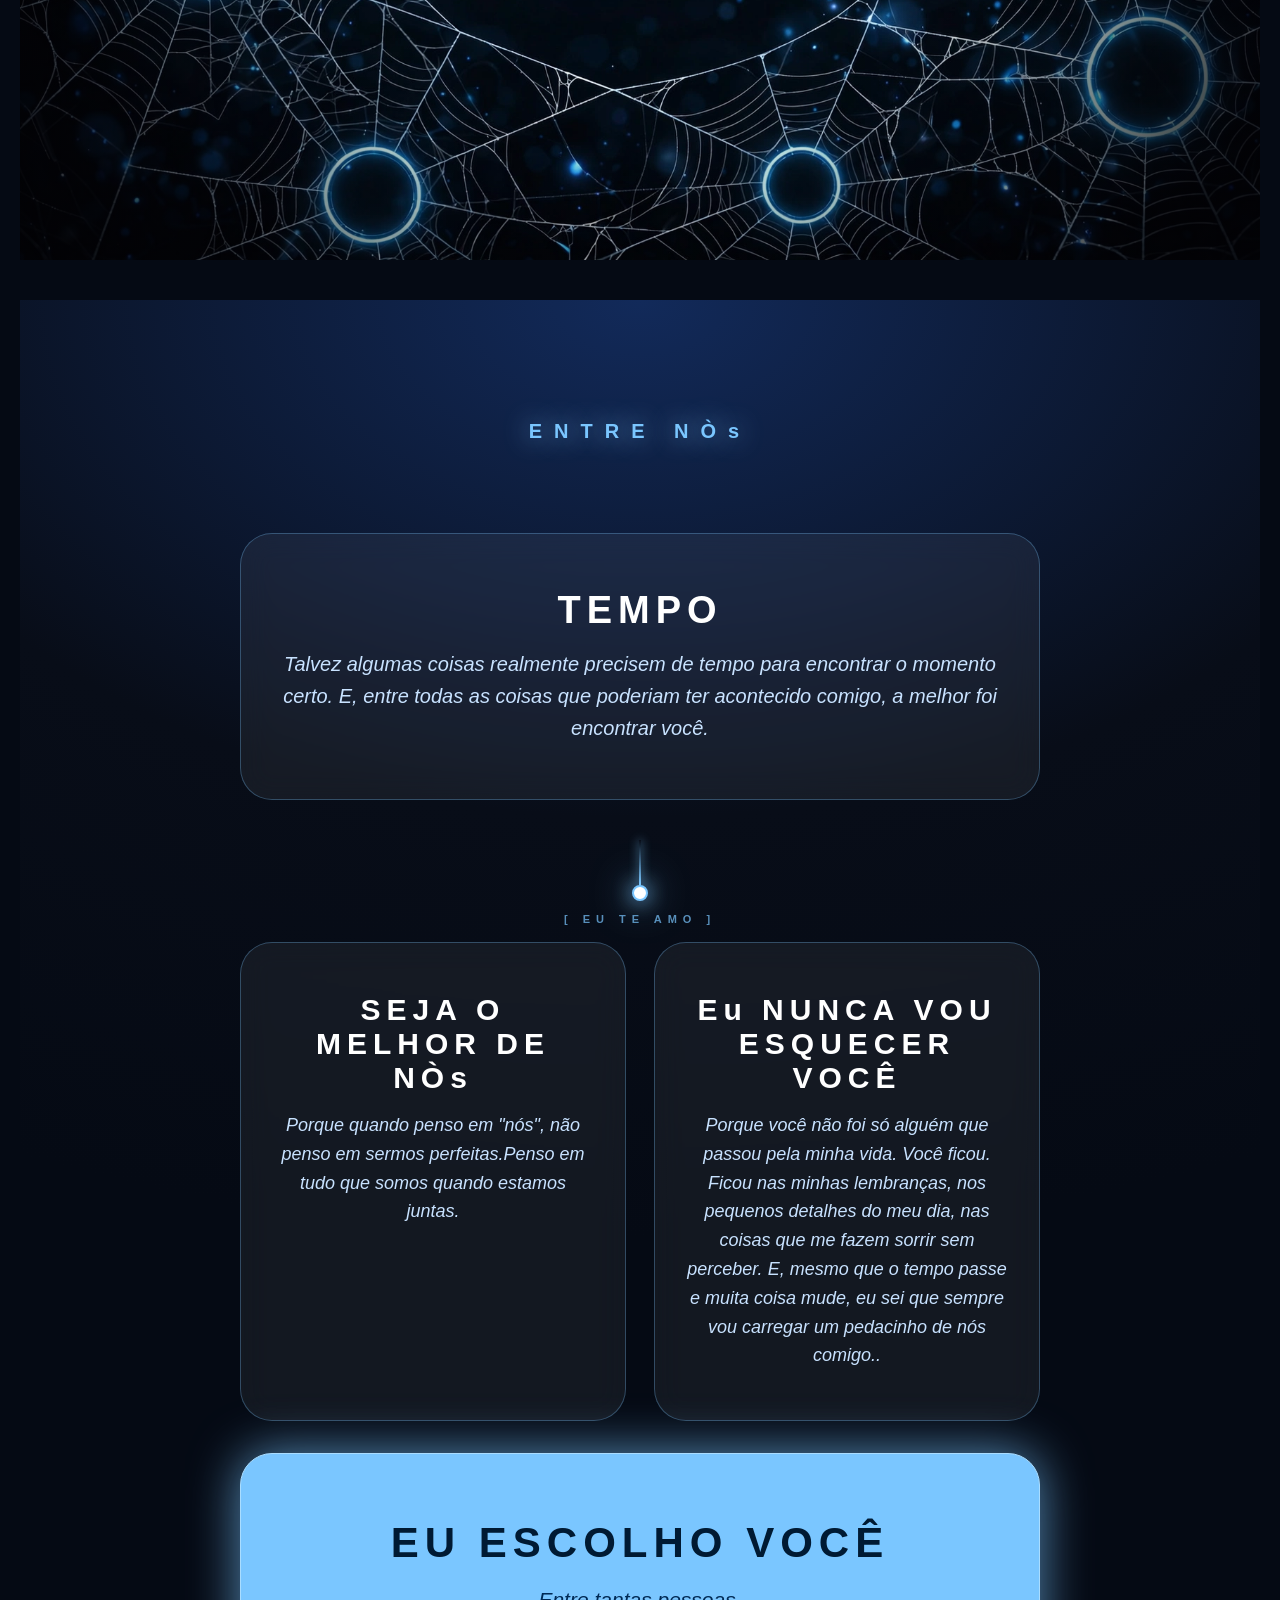
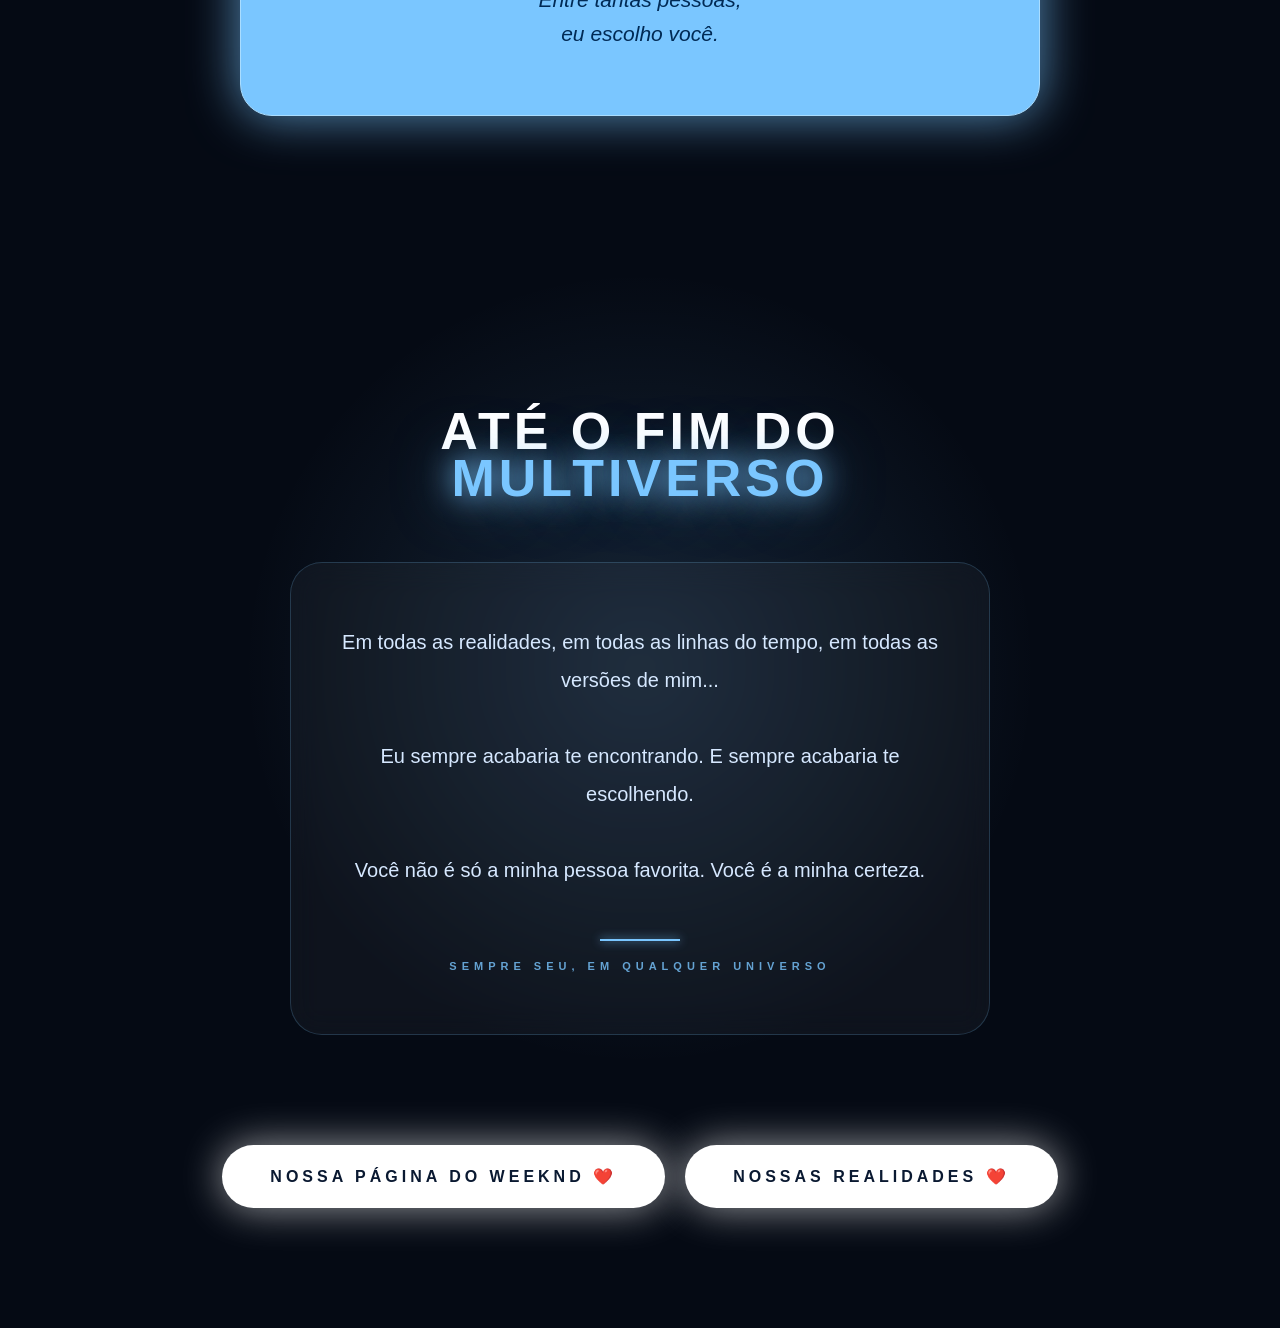
==== commit b9798ead: "test" ====
--- a/aranha.html
+++ b/aranha.html
@@ -102,9 +102,8 @@
     </div>
   </div>
 
-  <button class="btn-final" id="btn-final">TE AMO EM TODAS AS REALIDADES ❤️</button>
-
-  <a href="wekend.html" class="btn-wekend">
-  NOSSA PÁGINA DO WEEKND ❤️
-</a>
+  <div style="display:flex; gap:20px; justify-content:center; flex-wrap:wrap;">
+  <a href="wekend.html" class="btn-weeknd">NOSSA PÁGINA DO WEEKND ❤️</a>
+  <a href="SEU-LINK-REALIDADES" class="btn-final">NOSSAS REALIDADES ❤️</a>
+</div>
 </section>
--- a/style.aranha.css
+++ b/style.aranha.css
@@ -484,17 +484,13 @@
   position: relative;
 }
 
-.btn-final:hover{
-  transform: translateY(-5px) scale(1.05);
-  box-shadow: 0 0 60px rgba(122,198,255,0.8), 0 15px 40px rgba(0,0,0,0.4);
-  background: #7ac6ff;
-}
-
-.btn-weeknd{
+
+  /* DEIXA OS DOIS BOTÕES IGUAIS */
+.btn-weeknd, .btn-final{
   display: inline-block;
   margin-top: 40px;
-  background: linear-gradient(90deg, #ff0a3a 0%, #8a00ff 100%);
-  color: #fff;
+  background: white;
+  color: #0a1931;
   padding: 22px 48px;
   border-radius: 100px;
   font-family: 'Syne', sans-serif;
@@ -502,11 +498,13 @@
   font-size: 16px;
   letter-spacing: 4px;
   text-decoration: none;
-  box-shadow: 0 0 40px rgba(255,10,58,0.6);
+  text-transform: uppercase;
+  box-shadow: 0 0 40px rgba(255,255,255,0.6);
   transition: 0.4s;
 }
 
-.btn-weeknd:hover{
+.btn-weeknd:hover, .btn-final:hover{
   transform: translateY(-5px) scale(1.05);
-  box-shadow: 0 0 60px rgba(255,10,58,0.9);
+  box-shadow: 0 0 60px rgba(122,198,255,0.8), 0 15px 40px rgba(0,0,0,0.4);
+  background: #7ac6ff;
 }
